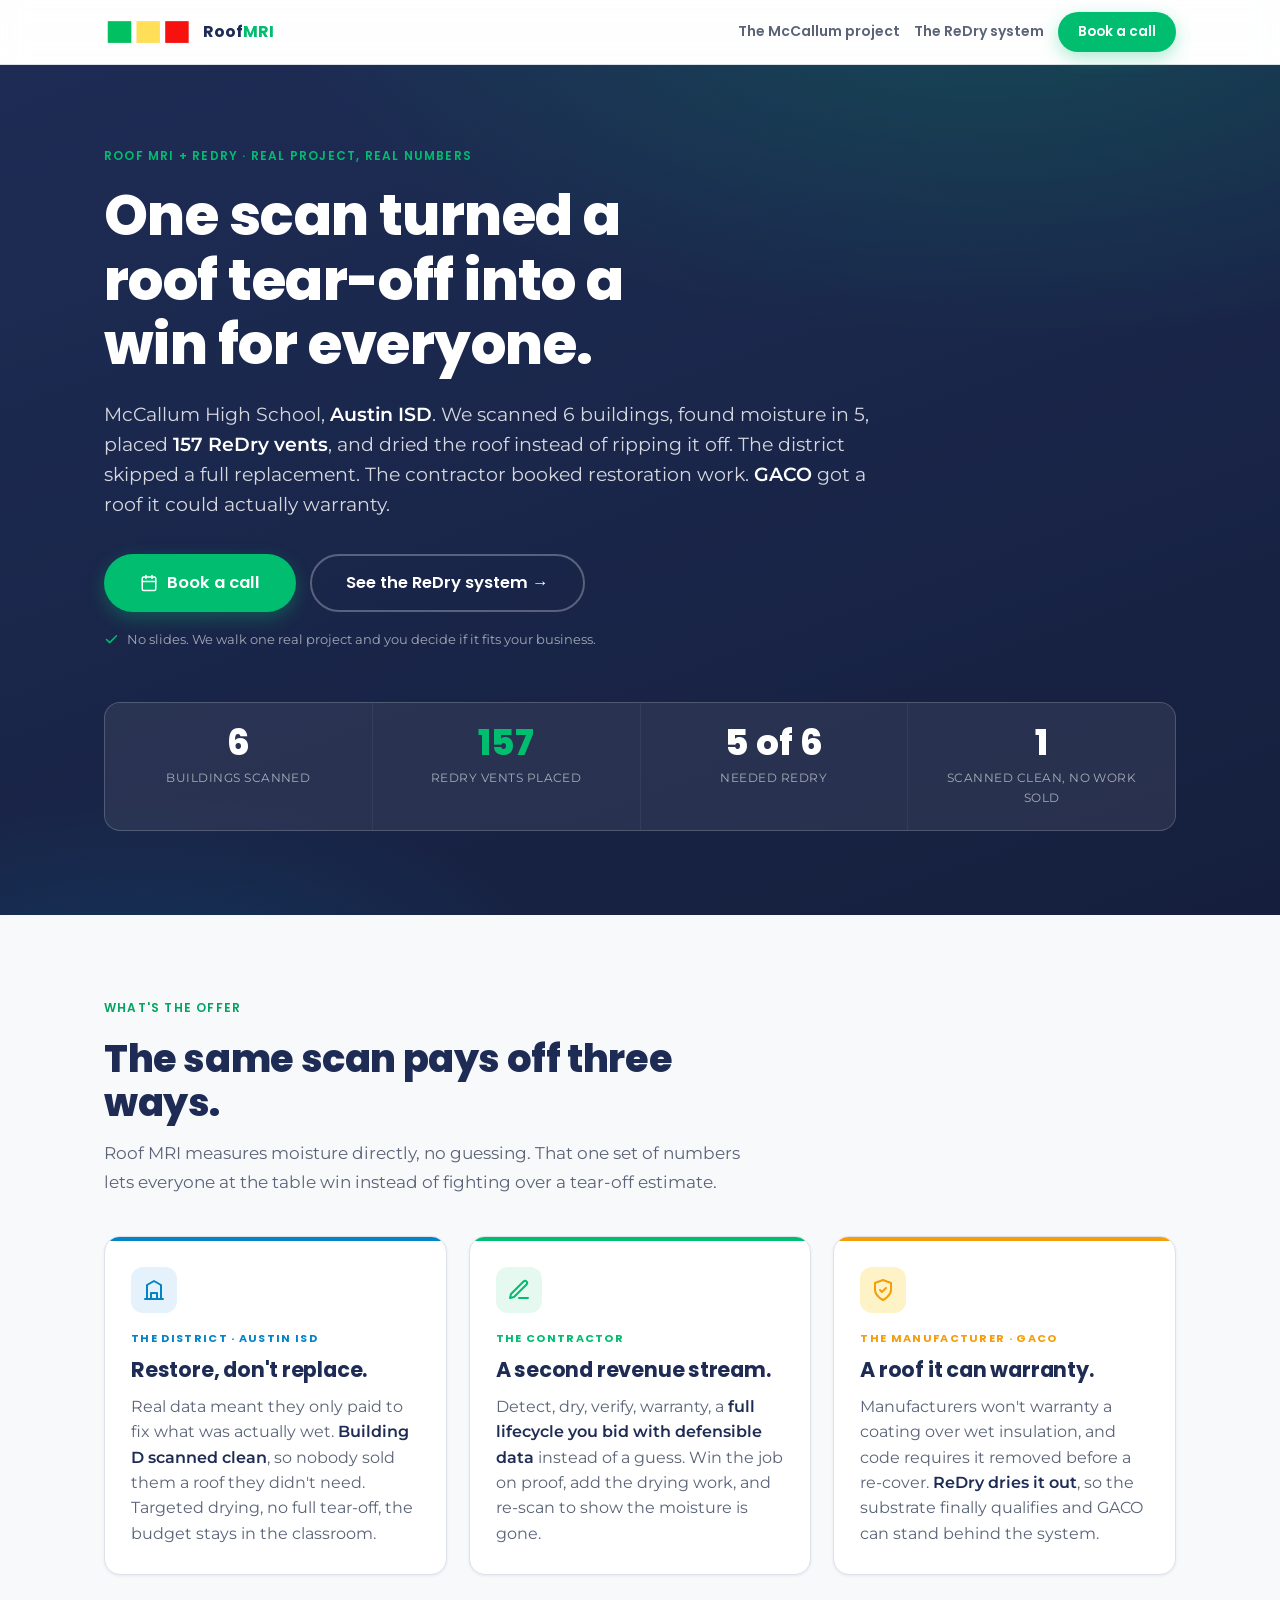
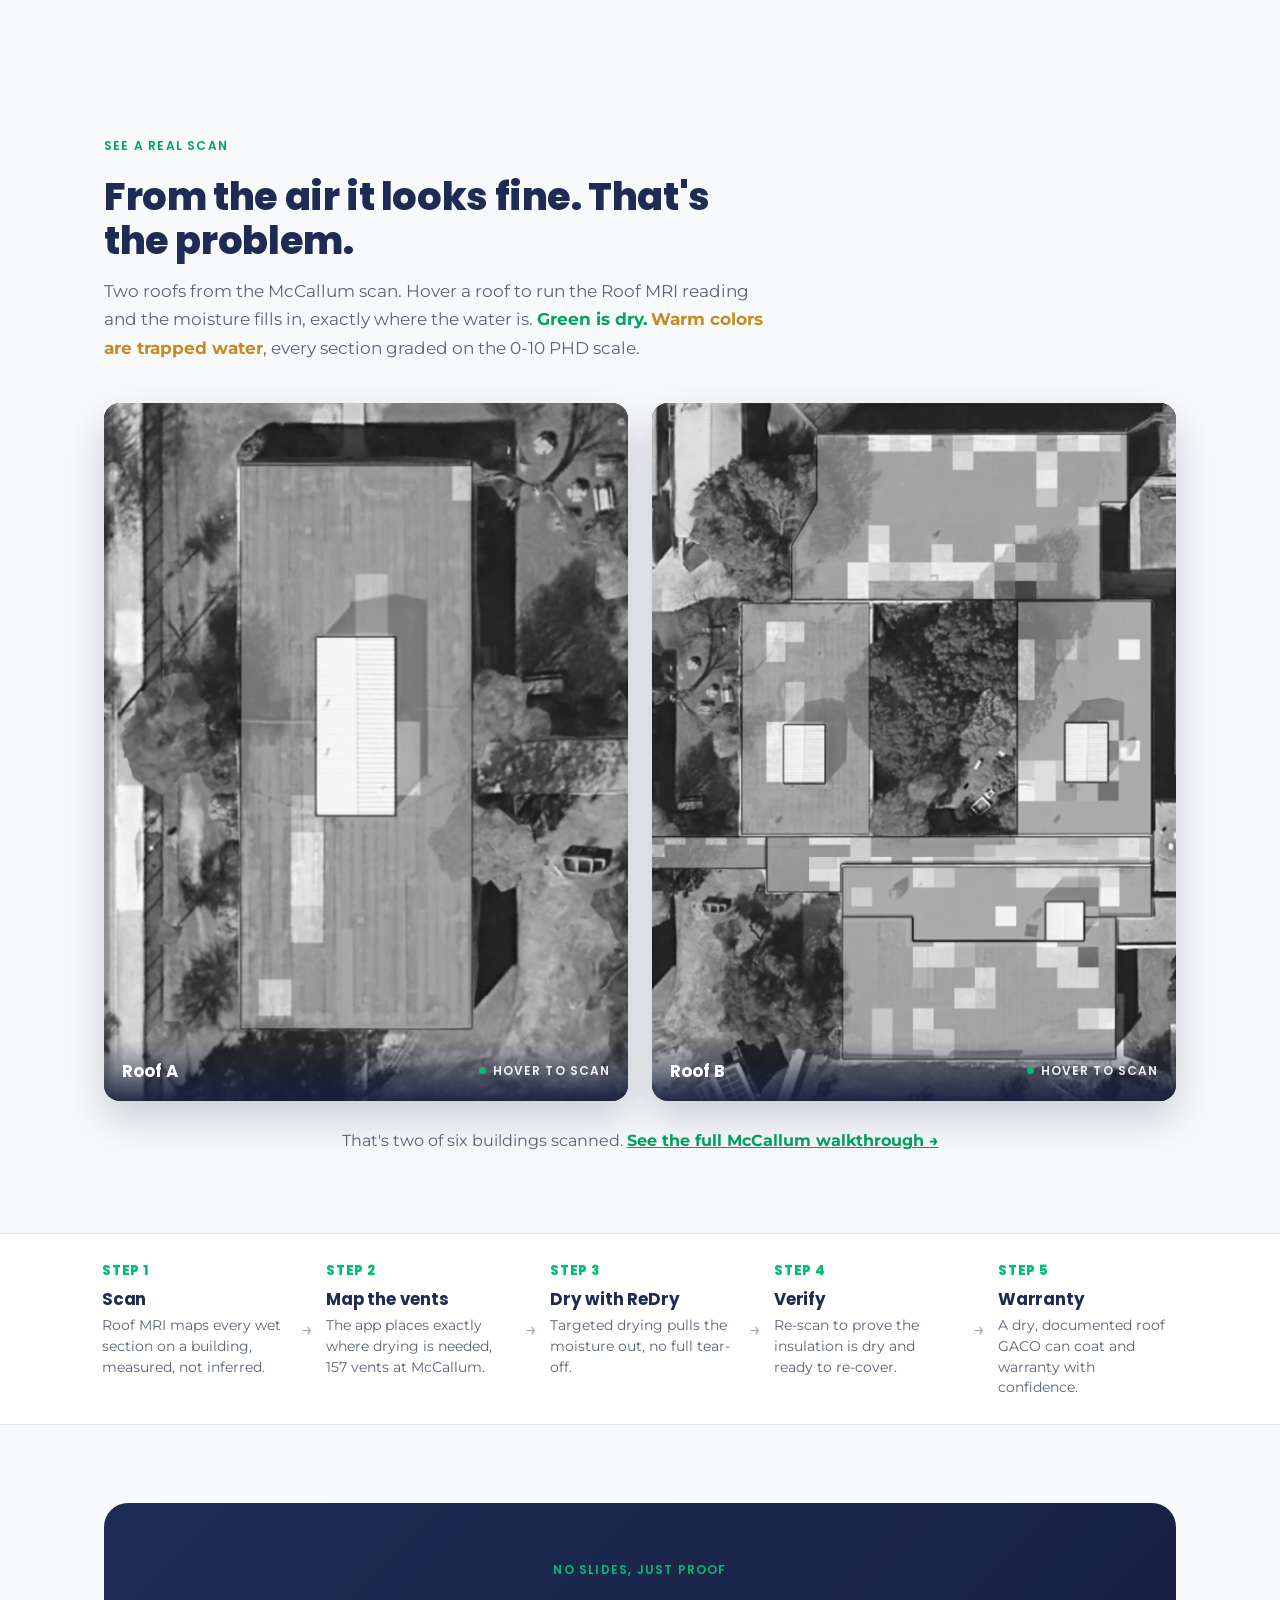
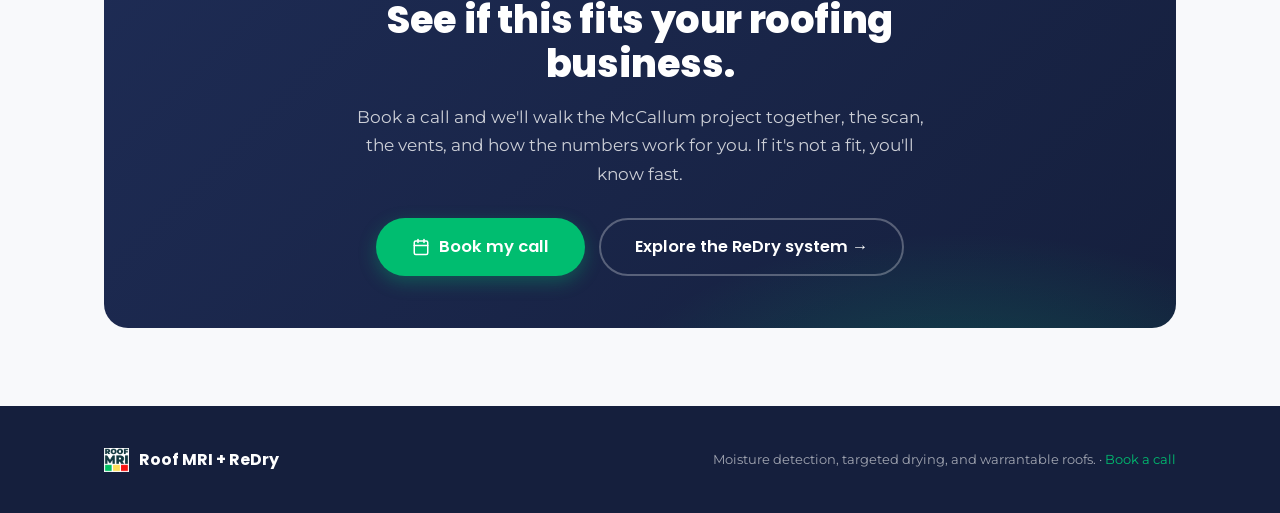
==== index.html @ 640e433b "Add hover-reveal scan on homepage; un-gate case study minus the bid - Homepage "See a real scan" sec" ====
<!DOCTYPE html>
<html lang="en">
<head>
<meta charset="UTF-8">
<meta name="viewport" content="width=device-width, initial-scale=1.0">
<title>Roof MRI + ReDry · What's the Offer</title>
<meta name="description" content="One scan at McCallum HS (Austin ISD) turned a roof tear-off into a win for the district, the contractor, and GACO. See how, then book a call.">
<link rel="icon" type="image/png" href="images/logo-icon.png">
<meta property="og:title" content="Roof MRI + ReDry, Real project, real numbers">
<meta property="og:description" content="McCallum HS, Austin ISD: 6 buildings scanned, 157 ReDry vents placed, one tear-off avoided. Book a call.">
<meta property="og:type" content="website">
<link href="https://fonts.googleapis.com/css2?family=Montserrat:wght@400;500;600;700&family=Poppins:wght@600;700;800;900&display=swap" rel="stylesheet">
<link rel="stylesheet" href="styles.css">
</head>
<body>

<!-- NAV -->
<header class="nav">
  <div class="wrap">
    <a class="nav-logo" href="index.html">
      <img src="images/logo-icon.png" alt="Roof MRI">
      <b>Roof<span>MRI</span></b>
    </a>
    <nav class="nav-actions">
      <a class="nav-link hide-sm" href="case-study.html">The McCallum project</a>
      <a class="nav-link hide-sm" href="redry.html">The ReDry system</a>
      <a class="btn btn-primary btn-sm" href="https://calendly.com/adam-re-dry/google-meet-roof-mri-consultation" target="_blank" rel="noopener">Book a call</a>
    </nav>
  </div>
</header>

<!-- HERO -->
<section class="hero">
  <div class="wrap">
    <span class="eyebrow">Roof MRI + ReDry · Real project, real numbers</span>
    <h1>One scan turned a roof tear-off into a win for everyone.</h1>
    <p class="hero-sub">
      McCallum High School, <strong>Austin ISD</strong>. We scanned 6 buildings, found moisture in 5,
      placed <strong>157 ReDry vents</strong>, and dried the roof instead of ripping it off.
      The district skipped a full replacement. The contractor booked restoration work.
      <strong>GACO</strong> got a roof it could actually warranty.
    </p>
    <div class="hero-cta">
      <a class="btn btn-primary btn-lg" href="https://calendly.com/adam-re-dry/google-meet-roof-mri-consultation" target="_blank" rel="noopener">
        <svg viewBox="0 0 24 24" fill="none" stroke="currentColor" stroke-width="2" stroke-linecap="round" stroke-linejoin="round"><rect x="3" y="4" width="18" height="18" rx="2"/><line x1="16" y1="2" x2="16" y2="6"/><line x1="8" y1="2" x2="8" y2="6"/><line x1="3" y1="10" x2="21" y2="10"/></svg>
        Book a call
      </a>
      <a class="btn btn-on-dark btn-lg" href="redry.html">See the ReDry system →</a>
    </div>
    <p class="hero-note">
      <svg viewBox="0 0 24 24" fill="none" stroke="currentColor" stroke-width="2.4" stroke-linecap="round" stroke-linejoin="round"><polyline points="20 6 9 17 4 12"/></svg>
      No slides. We walk one real project and you decide if it fits your business.
    </p>

    <!-- STAT STRIP -->
    <div class="stat-strip">
      <div class="stat"><b>6</b><span>Buildings scanned</span></div>
      <div class="stat"><b class="g">157</b><span>ReDry vents placed</span></div>
      <div class="stat"><b>5&nbsp;of&nbsp;6</b><span>Needed ReDry</span></div>
      <div class="stat"><b>1</b><span>Scanned clean, no work sold</span></div>
    </div>
  </div>
</section>

<!-- THE OFFER: three-party win -->
<section class="section">
  <div class="wrap">
    <div class="section-head">
      <span class="eyebrow" style="color:var(--green-dark)">What's the offer</span>
      <h2>The same scan pays off three ways.</h2>
      <p>Roof MRI measures moisture directly, no guessing. That one set of numbers lets everyone at the table win instead of fighting over a tear-off estimate.</p>
    </div>

    <div class="offer-grid">
      <!-- District -->
      <article class="offer-card district">
        <div class="offer-icon">
          <svg viewBox="0 0 24 24" fill="none" stroke="currentColor" stroke-width="2" stroke-linecap="round" stroke-linejoin="round"><path d="M3 21h18"/><path d="M5 21V7l7-4 7 4v14"/><path d="M9 21v-6h6v6"/></svg>
        </div>
        <div class="who">The District · Austin ISD</div>
        <h3>Restore, don't replace.</h3>
        <p>Real data meant they only paid to fix what was actually wet. <strong>Building D scanned clean</strong>, so nobody sold them a roof they didn't need. Targeted drying, no full tear-off, the budget stays in the classroom.</p>
      </article>

      <!-- Contractor -->
      <article class="offer-card contractor">
        <div class="offer-icon">
          <svg viewBox="0 0 24 24" fill="none" stroke="currentColor" stroke-width="2" stroke-linecap="round" stroke-linejoin="round"><path d="M12 20h9"/><path d="M16.5 3.5a2.12 2.12 0 0 1 3 3L7 19l-4 1 1-4Z"/></svg>
        </div>
        <div class="who">The Contractor</div>
        <h3>A second revenue stream.</h3>
        <p>Detect, dry, verify, warranty, a <strong>full lifecycle you bid with defensible data</strong> instead of a guess. Win the job on proof, add the drying work, and re-scan to show the moisture is gone.</p>
      </article>

      <!-- Manufacturer / GACO -->
      <article class="offer-card gaco">
        <div class="offer-icon">
          <svg viewBox="0 0 24 24" fill="none" stroke="currentColor" stroke-width="2" stroke-linecap="round" stroke-linejoin="round"><path d="M12 22s8-4 8-10V5l-8-3-8 3v7c0 6 8 10 8 10Z"/><polyline points="9 12 11 14 15 10"/></svg>
        </div>
        <div class="who">The Manufacturer · GACO</div>
        <h3>A roof it can warranty.</h3>
        <p>Manufacturers won't warranty a coating over wet insulation, and code requires it removed before a re-cover. <strong>ReDry dries it out</strong>, so the substrate finally qualifies and GACO can stand behind the system.</p>
      </article>
    </div>
  </div>
</section>

<!-- SEE A SCAN: hover-reveal of two McCallum grids -->
<section class="section scan-section" id="see-the-scan">
  <div class="wrap">
    <div class="section-head">
      <span class="eyebrow" style="color:var(--green-dark)">See a real scan</span>
      <h2>From the air it looks fine. That's the problem.</h2>
      <p>Two roofs from the McCallum scan. Hover a roof to run the Roof MRI reading and the moisture fills in, exactly where the water is. <strong style="color:var(--green-dark)">Green is dry.</strong> <strong style="color:#c68a1e">Warm colors are trapped water</strong>, every section graded on the 0-10 PHD scale.</p>
    </div>

    <div class="scan-reveal-grid">
      <figure class="scan-reveal" tabindex="0" aria-label="Roof A. Hover or tap to reveal the moisture scan.">
        <img class="sr-gray" src="images/mccallum/filled-A.jpg" alt="Aerial view of a McCallum school building roof before scanning" loading="lazy">
        <img class="sr-color" src="images/mccallum/filled-A.jpg" alt="The same roof with the Roof MRI moisture heatmap revealed, green dry areas and yellow wet zones" loading="lazy" aria-hidden="true">
        <span class="sr-scanline" aria-hidden="true"></span>
        <figcaption><span class="sr-label">Roof A</span><span class="sr-hint"><span class="sr-dot"></span>Hover to scan</span></figcaption>
      </figure>
      <figure class="scan-reveal" tabindex="0" aria-label="Roof B. Hover or tap to reveal the moisture scan.">
        <img class="sr-gray" src="images/mccallum/filled-B.jpg" alt="Aerial view of a second McCallum school building roof before scanning" loading="lazy">
        <img class="sr-color" src="images/mccallum/filled-B.jpg" alt="The same roof with the Roof MRI moisture heatmap revealed, green dry areas and yellow wet zones" loading="lazy" aria-hidden="true">
        <span class="sr-scanline" aria-hidden="true"></span>
        <figcaption><span class="sr-label">Roof B</span><span class="sr-hint"><span class="sr-dot"></span>Hover to scan</span></figcaption>
      </figure>
    </div>

    <p class="scan-foot">That's two of six buildings scanned.
      <a href="case-study.html">See the full McCallum walkthrough &rarr;</a></p>
  </div>
</section>

<!-- LIFECYCLE FLOW -->
<section class="flow">
  <div class="wrap" style="padding:0">
    <div class="flow-steps">
      <div class="flow-step"><div class="n">STEP 1</div><h4>Scan</h4><p>Roof MRI maps every wet section on a building, measured, not inferred.</p></div>
      <div class="flow-step"><div class="n">STEP 2</div><h4>Map the vents</h4><p>The app places exactly where drying is needed, 157 vents at McCallum.</p></div>
      <div class="flow-step"><div class="n">STEP 3</div><h4>Dry with ReDry</h4><p>Targeted drying pulls the moisture out, no full tear-off.</p></div>
      <div class="flow-step"><div class="n">STEP 4</div><h4>Verify</h4><p>Re-scan to prove the insulation is dry and ready to re-cover.</p></div>
      <div class="flow-step"><div class="n">STEP 5</div><h4>Warranty</h4><p>A dry, documented roof GACO can coat and warranty with confidence.</p></div>
    </div>
  </div>
</section>

<!-- CTA BAND -->
<section class="section">
  <div class="wrap">
    <div class="cta-band">
      <span class="eyebrow" style="color:var(--green)">No slides, just proof</span>
      <h2>See if this fits your roofing business.</h2>
      <p>Book a call and we'll walk the McCallum project together, the scan, the vents, and how the numbers work for you. If it's not a fit, you'll know fast.</p>
      <div class="btns">
        <a class="btn btn-primary btn-lg" href="https://calendly.com/adam-re-dry/google-meet-roof-mri-consultation" target="_blank" rel="noopener">
          <svg viewBox="0 0 24 24" fill="none" stroke="currentColor" stroke-width="2" stroke-linecap="round" stroke-linejoin="round"><rect x="3" y="4" width="18" height="18" rx="2"/><line x1="16" y1="2" x2="16" y2="6"/><line x1="8" y1="2" x2="8" y2="6"/><line x1="3" y1="10" x2="21" y2="10"/></svg>
          Book my call
        </a>
        <a class="btn btn-on-dark btn-lg" href="redry.html">Explore the ReDry system →</a>
      </div>
    </div>
  </div>
</section>

<!-- FOOTER -->
<footer class="footer">
  <div class="wrap">
    <div class="footer-logo">
      <img src="images/logo-light.png" alt="Roof MRI" onerror="this.src='images/logo-icon.png'">
      <b>Roof MRI + ReDry</b>
    </div>
    <small>Moisture detection, targeted drying, and warrantable roofs. · <a href="https://calendly.com/adam-re-dry/google-meet-roof-mri-consultation" target="_blank" rel="noopener">Book a call</a></small>
  </div>
</footer>

</body>
</html>
---- styles.css ----
/* =========================================================================
   Roof MRI · Sales Tools, shared design system
   Colors + type are the source of truth carried over verbatim from the
   Roof MRI training deck (roof-mri-training-presentation-pro) and the
   proposal frontend (roof-mri-backend). Do not invent new brand colors.
   ========================================================================= */
*,*::before,*::after{box-sizing:border-box;margin:0;padding:0}
:root{
  --green:#00bd70;--green-dark:#00a35f;--green-light:#e6f9f0;
  --navy:#1e2c55;--navy-light:#2a3d6e;--navy-dark:#151f3d;
  --white:#ffffff;--gray-50:#f8f9fb;--gray-100:#f0f2f5;--gray-200:#dde1e8;
  --gray-400:#9ba3b5;--gray-600:#5a6377;--gray-800:#2d3344;
  --red-500:#EF4444;--red-100:#FEE2E2;--amber-500:#F59E0B;--amber-100:#FEF3C7;
  --blue-500:#0284C7;
  --shadow-sm:0 1px 3px rgba(30,44,85,.08);
  --shadow-md:0 4px 12px rgba(30,44,85,.1);
  --shadow-lg:0 8px 30px rgba(30,44,85,.12);
  --shadow-xl:0 20px 60px rgba(21,31,61,.18);
  --radius:8px;--radius-lg:16px;--radius-xl:24px;
  --maxw:1120px;
}
html{scroll-behavior:smooth}
body{
  font-family:'Montserrat',sans-serif;font-size:16px;line-height:1.7;
  background:var(--gray-50);color:var(--gray-800);-webkit-font-smoothing:antialiased;
}
img{max-width:100%;display:block}
a{color:inherit}
h1,h2,h3,h4{font-family:'Poppins',sans-serif;line-height:1.15;color:var(--navy);letter-spacing:-.01em}
.accent{color:var(--green)}
.wrap{width:100%;max-width:var(--maxw);margin:0 auto;padding:0 24px}

/* ---- Buttons: one primary action wins on every screen ------------------ */
.btn{display:inline-flex;align-items:center;justify-content:center;gap:9px;
  font-family:'Poppins',sans-serif;font-size:15px;font-weight:600;line-height:1;
  padding:15px 26px;border-radius:999px;border:2px solid transparent;cursor:pointer;
  text-decoration:none;transition:transform .18s ease,box-shadow .18s ease,background .18s ease,border-color .18s ease;white-space:nowrap}
.btn svg{width:18px;height:18px}
.btn-primary{background:var(--green);color:#fff;box-shadow:0 6px 18px rgba(0,189,112,.32)}
.btn-primary:hover{background:var(--green-dark);transform:translateY(-2px);box-shadow:0 10px 26px rgba(0,189,112,.4)}
.btn-secondary{background:var(--navy);color:#fff}
.btn-secondary:hover{background:var(--navy-light);transform:translateY(-2px)}
.btn-ghost{background:transparent;color:var(--navy);border-color:var(--gray-200)}
.btn-ghost:hover{border-color:var(--green);color:var(--green-dark);transform:translateY(-2px)}
.btn-on-dark{background:transparent;color:#fff;border-color:rgba(255,255,255,.28)}
.btn-on-dark:hover{border-color:#fff;background:rgba(255,255,255,.08);transform:translateY(-2px)}
.btn-sm{padding:11px 18px;font-size:13.5px}
.btn-lg{padding:18px 34px;font-size:16.5px}

/* ---- Sticky nav -------------------------------------------------------- */
.nav{position:sticky;top:0;z-index:50;background:rgba(255,255,255,.86);
  backdrop-filter:saturate(180%) blur(12px);border-bottom:1px solid var(--gray-200)}
.nav .wrap{display:flex;align-items:center;justify-content:space-between;height:64px}
.nav-logo{display:flex;align-items:center;gap:10px;text-decoration:none}
.nav-logo img{height:28px;width:auto}
.nav-logo b{font-family:'Poppins',sans-serif;font-weight:700;font-size:16px;color:var(--navy)}
.nav-logo span{color:var(--green)}
.nav-actions{display:flex;align-items:center;gap:14px}
.nav-link{font-family:'Poppins',sans-serif;font-weight:600;font-size:14px;color:var(--gray-600);text-decoration:none;transition:color .18s ease}
.nav-link:hover{color:var(--navy)}

/* ---- Eyebrow / pillar tag (from deck) ---------------------------------- */
.eyebrow{display:inline-block;font-family:'Poppins',sans-serif;font-size:.75rem;font-weight:600;
  letter-spacing:.1em;text-transform:uppercase;color:var(--green);margin-bottom:18px}
.eyebrow.on-dark{color:var(--green)}
.pillar-tag{display:inline-block;font-family:'Poppins',sans-serif;font-size:.75rem;font-weight:600;
  letter-spacing:.1em;text-transform:uppercase;color:var(--blue-500);margin-bottom:14px}

/* =========================================================================
   TEASER (index.html), the cold-call "what's the offer" leave-behind
   ========================================================================= */
.hero{position:relative;overflow:hidden;color:#fff;
  background:radial-gradient(1200px 600px at 78% -10%,rgba(0,189,112,.22),transparent 60%),
             linear-gradient(160deg,var(--navy) 0%,var(--navy-dark) 100%)}
.hero::after{content:"";position:absolute;inset:0;pointer-events:none;
  background:radial-gradient(700px 340px at 12% 110%,rgba(2,132,199,.18),transparent 60%)}
.hero .wrap{position:relative;z-index:1;padding-top:76px;padding-bottom:84px}
.hero h1{color:#fff;font-size:clamp(2rem,4.6vw,3.5rem);font-weight:800;max-width:16ch}
.hero .eyebrow{color:var(--green)}
.hero-sub{margin-top:22px;max-width:60ch;font-size:clamp(1rem,1.5vw,1.18rem);line-height:1.6;color:rgba(255,255,255,.82)}
.hero-sub strong{color:#fff;font-weight:600}
.hero-cta{display:flex;flex-wrap:wrap;gap:14px;margin-top:34px}
.hero-note{margin-top:16px;font-size:13px;color:rgba(255,255,255,.6);display:flex;align-items:center;gap:8px}
.hero-note svg{width:15px;height:15px;color:var(--green)}
/* stat strip */
.stat-strip{display:grid;grid-template-columns:repeat(4,1fr);gap:1px;margin-top:52px;
  background:rgba(255,255,255,.12);border:1px solid rgba(255,255,255,.14);border-radius:var(--radius-lg);overflow:hidden}
.stat{background:rgba(21,31,61,.35);padding:22px 20px;text-align:center}
.stat b{display:block;font-family:'Poppins',sans-serif;font-weight:800;font-size:clamp(1.6rem,3vw,2.2rem);color:#fff;line-height:1}
.stat span{display:block;margin-top:7px;font-size:12px;letter-spacing:.04em;text-transform:uppercase;color:rgba(255,255,255,.6)}
.stat b.g{color:var(--green)}

/* section shell */
.section{padding:78px 0}
.section-head{max-width:60ch;margin-bottom:40px}
.section-head h2{font-size:clamp(1.6rem,3vw,2.4rem);font-weight:800}
.section-head p{margin-top:14px;color:var(--gray-600);font-size:1.05rem}

/* three-party offer cards */
.offer-grid{display:grid;grid-template-columns:repeat(3,1fr);gap:22px}
.offer-card{position:relative;background:#fff;border:1px solid var(--gray-200);border-radius:var(--radius-lg);
  padding:30px 26px 28px;box-shadow:var(--shadow-sm);transition:transform .2s ease,box-shadow .2s ease;overflow:hidden}
.offer-card:hover{transform:translateY(-4px);box-shadow:var(--shadow-lg)}
.offer-card::before{content:"";position:absolute;top:0;left:0;right:0;height:4px;background:var(--accent,var(--green))}
.offer-card .who{font-family:'Poppins',sans-serif;font-size:11px;font-weight:700;letter-spacing:.12em;text-transform:uppercase;color:var(--accent,var(--green))}
.offer-card h3{margin:10px 0 12px;font-size:1.3rem;font-weight:700}
.offer-card p{color:var(--gray-600);font-size:.98rem;line-height:1.62}
.offer-card p strong{color:var(--navy);font-weight:600}
.offer-icon{width:46px;height:46px;border-radius:12px;display:flex;align-items:center;justify-content:center;
  background:var(--accent-soft,var(--green-light));color:var(--accent,var(--green));margin-bottom:16px}
.offer-icon svg{width:24px;height:24px}
.offer-card.district{--accent:var(--blue-500);--accent-soft:#e6f2fb}
.offer-card.contractor{--accent:var(--green);--accent-soft:var(--green-light)}
.offer-card.gaco{--accent:var(--amber-500);--accent-soft:var(--amber-100)}

/* See-a-scan: hover-reveal moisture over two real roofs */
.scan-reveal-grid{display:grid;grid-template-columns:1fr 1fr;gap:24px}
.scan-reveal{position:relative;margin:0;aspect-ratio:3/4;border-radius:var(--radius-lg);overflow:hidden;
  background:var(--navy-dark);box-shadow:0 18px 42px rgba(21,31,61,.20);cursor:crosshair;outline:none;
  -webkit-tap-highlight-color:transparent}
.scan-reveal:focus-visible{box-shadow:0 0 0 3px var(--green),0 18px 42px rgba(21,31,61,.20)}
.scan-reveal img{position:absolute;inset:0;width:100%;height:100%;object-fit:cover;object-position:center;display:block}
.scan-reveal .sr-gray{filter:grayscale(1) brightness(1.07) contrast(.93)}
.scan-reveal .sr-color{clip-path:inset(0 0 100% 0);transition:clip-path .75s cubic-bezier(.4,0,.2,1)}
.scan-reveal:hover .sr-color,.scan-reveal:focus-visible .sr-color,.scan-reveal.revealed .sr-color{clip-path:inset(0 0 0 0)}
.sr-scanline{position:absolute;left:0;right:0;top:0;height:3px;z-index:3;pointer-events:none;opacity:0;
  background:linear-gradient(90deg,transparent,var(--green),transparent);box-shadow:0 0 16px 3px rgba(0,189,112,.65)}
.scan-reveal:hover .sr-scanline,.scan-reveal:focus-visible .sr-scanline,.scan-reveal.revealed .sr-scanline{animation:scanSweep .75s cubic-bezier(.4,0,.2,1) forwards}
@keyframes scanSweep{0%{opacity:1;top:0}88%{opacity:1}100%{opacity:0;top:100%}}
.scan-reveal figcaption{position:absolute;left:0;right:0;bottom:0;z-index:4;display:flex;justify-content:space-between;align-items:center;
  padding:16px 18px;color:#fff;font-family:'Poppins',sans-serif;
  background:linear-gradient(to top,rgba(21,31,61,.92),rgba(21,31,61,.35) 62%,transparent)}
.sr-label{font-weight:700;font-size:1.05rem}
.sr-hint{display:inline-flex;align-items:center;gap:7px;font-size:12px;font-weight:600;text-transform:uppercase;letter-spacing:.09em;color:rgba(255,255,255,.92);transition:opacity .3s}
.scan-reveal:hover .sr-hint,.scan-reveal.revealed .sr-hint{opacity:0}
.sr-dot{width:7px;height:7px;border-radius:50%;background:var(--green);animation:srPulse 1.8s infinite}
@keyframes srPulse{0%{box-shadow:0 0 0 0 rgba(0,189,112,.6)}70%{box-shadow:0 0 0 8px rgba(0,189,112,0)}100%{box-shadow:0 0 0 0 rgba(0,189,112,0)}}
.scan-foot{margin-top:26px;text-align:center;color:var(--gray-600);font-size:1.02rem}
.scan-foot a{color:var(--green-dark);font-weight:700;white-space:nowrap}
@media(max-width:640px){.scan-reveal-grid{grid-template-columns:1fr;gap:18px}.scan-reveal{max-width:420px;margin:0 auto}}
@media(prefers-reduced-motion:reduce){.scan-reveal .sr-color{transition:none}.sr-scanline{display:none}.sr-dot{animation:none}}

/* lifecycle flow */
.flow{background:#fff;border-top:1px solid var(--gray-200);border-bottom:1px solid var(--gray-200)}
.flow-steps{display:flex;flex-wrap:wrap;align-items:stretch;gap:0}
.flow-step{flex:1 1 0;min-width:150px;padding:26px 22px;position:relative}
.flow-step:not(:last-child)::after{content:"→";position:absolute;right:-9px;top:50%;transform:translateY(-50%);
  color:var(--gray-400);font-size:20px;z-index:1}
.flow-step .n{font-family:'Poppins',sans-serif;font-weight:800;font-size:13px;color:var(--green);letter-spacing:.06em}
.flow-step h4{margin:8px 0 6px;font-size:1.05rem;font-weight:700}
.flow-step p{font-size:.86rem;color:var(--gray-600);line-height:1.5}

/* CTA band */
.cta-band{background:linear-gradient(135deg,var(--navy) 0%,var(--navy-dark) 100%);color:#fff;border-radius:var(--radius-xl);
  padding:52px clamp(26px,5vw,60px);text-align:center;position:relative;overflow:hidden}
.cta-band::before{content:"";position:absolute;inset:0;
  background:radial-gradient(600px 300px at 80% 120%,rgba(0,189,112,.25),transparent 60%)}
.cta-band>*{position:relative;z-index:1}
.cta-band h2{color:#fff;font-size:clamp(1.6rem,3vw,2.4rem);font-weight:800;max-width:22ch;margin:0 auto}
.cta-band p{margin:16px auto 0;max-width:52ch;color:rgba(255,255,255,.78);font-size:1.05rem}
.cta-band .btns{display:flex;flex-wrap:wrap;gap:14px;justify-content:center;margin-top:30px}

/* footer */
.footer{background:var(--navy-dark);color:rgba(255,255,255,.6);padding:40px 0}
.footer .wrap{display:flex;flex-wrap:wrap;align-items:center;justify-content:space-between;gap:16px}
.footer-logo{display:flex;align-items:center;gap:10px}
.footer-logo img{height:24px}
.footer-logo b{font-family:'Poppins',sans-serif;color:#fff;font-weight:700}
.footer a{color:var(--green);text-decoration:none}
.footer small{font-size:12.5px}

/* =========================================================================
   CASE STUDY (case-study.html), recreation of deck slide 28 (McCallum HS)
   Component CSS carried over from the deck, adapted from fixed-viewport
   slide to a normal scrolling page.
   ========================================================================= */
.case-page{padding:44px 0 30px}
.case-head h1{font-size:clamp(1.7rem,3.4vw,2.6rem);font-weight:800}
.mccallum-meta{display:flex;gap:10px;flex-wrap:wrap;font-family:'Poppins',sans-serif;font-size:13px;color:var(--gray-600);margin:14px 0 6px;align-items:center}
.mccallum-meta strong{color:var(--navy);font-weight:700}
.mccallum-meta .dot{color:var(--gray-400);margin:0 2px}
.case-hint{font-size:13px;color:var(--gray-400);margin-bottom:22px}
.case-hint kbd{font-family:'Poppins',sans-serif;font-size:11px;font-weight:700;background:var(--gray-100);border:1px solid var(--gray-200);border-radius:5px;padding:2px 7px;color:var(--gray-600)}

.comp-wrap{width:100%}
.comp-tabs{display:flex;flex-wrap:wrap;gap:4px;background:var(--white);border:1px solid var(--gray-200);border-radius:999px;padding:4px;box-shadow:var(--shadow-sm);margin-bottom:24px}
.comp-tab{display:inline-flex;align-items:center;gap:8px;padding:10px 18px;border:none;background:transparent;border-radius:999px;font-family:'Poppins',sans-serif;font-size:13px;font-weight:600;color:var(--gray-600);cursor:pointer;transition:all .25s ease;white-space:nowrap}
.comp-tab:hover{color:var(--navy)}
.comp-tab.active{background:var(--navy);color:#fff;box-shadow:0 2px 8px rgba(30,44,85,.25)}
.comp-tab-icon{display:inline-flex;align-items:center;justify-content:center;width:22px;height:22px;border-radius:50%;background:var(--gray-100);font-size:12px;font-weight:700;transition:all .25s ease}
.comp-tab.active .comp-tab-icon{background:rgba(255,255,255,.2);color:#fff}
.comp-tab-key{margin-left:4px;font-size:10px;font-weight:700;padding:2px 6px;border-radius:4px;background:var(--gray-100);color:var(--gray-400)}
.comp-tab.active .comp-tab-key{background:rgba(255,255,255,.2);color:rgba(255,255,255,.8)}
.comp-view{position:relative;min-height:360px}
.comp-panel{position:absolute;top:0;left:0;right:0;opacity:0;transform:translateY(8px);pointer-events:none;transition:opacity .3s ease,transform .3s ease}
.comp-panel.active{opacity:1;transform:translateY(0);pointer-events:all;position:relative}
/* pointer-events doesn't cascade: an inactive panel's children that set their
   own pointer-events:all (e.g. .install-slide.active) would still intercept
   clicks on the active panel, since every panel stacks at the same top-left.
   Force it off for the whole inactive subtree (ported from the deck fix). */
.comp-panel:not(.active),
.comp-panel:not(.active) *{pointer-events:none!important}

.case-hero{width:100%;border-radius:var(--radius-lg);overflow:hidden;box-shadow:var(--shadow-md);background:var(--gray-100)}
.case-hero img{width:100%;height:auto;aspect-ratio:16/10;object-fit:cover;object-position:center}
.case-caption-strip{display:flex;align-items:center;justify-content:space-between;gap:16px;padding:12px 18px;margin-top:12px;background:var(--white);border:1px solid var(--gray-200);border-radius:var(--radius);font-family:'Poppins',sans-serif;font-size:13px;color:var(--gray-600);flex-wrap:wrap}
.case-caption-strip strong{color:var(--navy);font-weight:700}
.case-stats{display:flex;gap:18px;flex-wrap:wrap;font-size:12px}
.case-stats span strong{font-size:15px;color:var(--green-dark);font-weight:800;display:inline-block;margin-right:4px}
.case-link-btn{display:inline-flex;align-items:center;gap:5px;padding:9px 15px;background:var(--green);color:#fff!important;border-radius:8px;font-family:'Poppins',sans-serif;font-size:12px;font-weight:600;text-decoration:none;transition:all .2s ease;white-space:nowrap}
.case-link-btn:hover{background:var(--green-dark);transform:translateY(-1px);box-shadow:0 4px 12px rgba(0,189,112,.3)}
.case-legend{display:flex;gap:4px;align-items:center;font-size:10px;font-weight:700}
.case-legend .lg{padding:3px 9px;border-radius:4px;color:#fff;letter-spacing:.03em;text-transform:uppercase}
.case-legend .lg-green{background:var(--green)}
.case-legend .lg-yellow{background:#EAB308}
.case-legend .lg-orange{background:#F97316}
.case-legend .lg-red{background:var(--red-500)}

.bldg-chips{display:flex;gap:6px;margin-bottom:12px;flex-wrap:wrap}
.bldg-chip{position:relative;min-width:44px;height:44px;padding:0 14px;border:2px solid var(--gray-200);background:#fff;border-radius:10px;font-family:'Poppins',sans-serif;font-size:15px;font-weight:800;color:var(--gray-600);cursor:pointer;transition:all .2s ease;display:inline-flex;align-items:center;justify-content:center;gap:6px}
.bldg-chip:hover{border-color:var(--green);color:var(--green-dark);transform:translateY(-1px)}
.bldg-chip.active{background:var(--navy);color:#fff;border-color:var(--navy);box-shadow:0 2px 8px rgba(30,44,85,.25)}
.bldg-chip.muted{opacity:.55}
.bldg-chip.muted.active{opacity:1;background:var(--green);border-color:var(--green)}
.bldg-chip .chip-sub{font-size:11px;font-weight:700;opacity:.7;margin-left:-2px}
.bldg-chip.active .chip-sub{opacity:.95}
.bldg-canvas{position:relative;width:100%;height:clamp(320px,52vh,520px);border-radius:var(--radius-lg);overflow:hidden;background:var(--gray-100);box-shadow:var(--shadow-md);display:flex;align-items:center;justify-content:center}
.bldg-img{position:absolute;inset:0;width:100%;height:100%;object-fit:contain;background:var(--gray-100);opacity:0;transition:opacity .3s ease;padding:12px}
.bldg-img.active{opacity:1}
.bldg-clean{position:absolute;inset:0;display:none;flex-direction:column;align-items:center;justify-content:center;padding:40px;text-align:center;background:linear-gradient(135deg,var(--green-light),var(--white))}
.bldg-clean.active{display:flex}
.bldg-clean .clean-check{width:84px;height:84px;border-radius:50%;background:var(--green);color:#fff;display:flex;align-items:center;justify-content:center;font-size:44px;font-weight:800;margin-bottom:20px;box-shadow:0 8px 24px rgba(0,189,112,.35)}
.bldg-clean h3{font-size:22px;margin-bottom:8px;color:var(--navy)}
.bldg-clean p{font-size:14px;line-height:1.6;color:var(--gray-600);max-width:420px}
.bldg-clean p strong{color:var(--navy)}

.bid-embed{width:100%;height:clamp(360px,64vh,640px);border-radius:var(--radius-lg);overflow:hidden;box-shadow:var(--shadow-md);background:var(--gray-100);position:relative}
.bid-embed iframe{width:100%;height:100%;border:none;display:block;background:var(--gray-100)}

.install-carousel{position:relative;width:100%;max-width:920px;margin:0 auto;height:clamp(360px,62vh,640px);border-radius:var(--radius-lg);overflow:hidden;background:#0a0a0a;box-shadow:var(--shadow-md)}
.install-slide{position:absolute;inset:0;margin:0;opacity:0;transform:scale(1.02);transition:opacity .45s ease,transform .45s ease;pointer-events:none}
.install-slide.active{opacity:1;transform:scale(1);pointer-events:all}
.install-slide img{width:100%;height:100%;object-fit:contain;object-position:center;background:#0a0a0a}
.install-slide figcaption{position:absolute;left:0;right:0;bottom:0;padding:40px 24px 18px;background:linear-gradient(to top,rgba(0,0,0,.85) 0%,rgba(0,0,0,.55) 55%,transparent 100%);color:#fff;font-family:'Poppins',sans-serif;font-size:13px;font-weight:500;display:flex;align-items:center;gap:10px;pointer-events:none}
.install-slide .ic-n{display:inline-flex;align-items:center;justify-content:center;width:24px;height:24px;border-radius:50%;background:var(--green);color:#fff;font-weight:800;font-size:12px;flex-shrink:0}
.install-arrow{position:absolute;top:50%;transform:translateY(-50%);width:44px;height:44px;border-radius:50%;background:rgba(255,255,255,.9);border:none;color:var(--navy);cursor:pointer;display:flex;align-items:center;justify-content:center;transition:all .2s ease;z-index:2;backdrop-filter:blur(6px)}
.install-arrow:hover{background:#fff;transform:translateY(-50%) scale(1.05);box-shadow:0 6px 20px rgba(0,0,0,.3)}
.install-prev{left:16px}.install-next{right:16px}
.install-dots{position:absolute;bottom:12px;left:50%;transform:translateX(-50%);display:flex;gap:8px;z-index:2;background:rgba(0,0,0,.35);padding:6px 10px;border-radius:999px;backdrop-filter:blur(6px)}
.install-dot{width:8px;height:8px;border-radius:50%;border:none;background:rgba(255,255,255,.4);cursor:pointer;padding:0;transition:all .2s ease}
.install-dot:hover{background:rgba(255,255,255,.7)}
.install-dot.active{background:#fff;width:24px;border-radius:4px}

/* ---- Next step: the proposal software (the close) ---------------------- */
.nextstep{margin-top:20px;background:linear-gradient(135deg,var(--navy) 0%,var(--navy-dark) 100%);color:#fff;border-radius:var(--radius-xl);padding:clamp(30px,4vw,52px);position:relative;overflow:hidden}
.nextstep::before{content:"";position:absolute;inset:0;background:radial-gradient(620px 320px at 88% -10%,rgba(0,189,112,.22),transparent 60%)}
.nextstep>*{position:relative;z-index:1}
.nextstep .eyebrow{color:var(--green)}
.nextstep h2{color:#fff;font-size:clamp(1.5rem,2.8vw,2.2rem);font-weight:800;max-width:24ch}
.nextstep p.lead{margin-top:14px;max-width:58ch;color:rgba(255,255,255,.8);font-size:1.05rem}
.tier-grid{display:grid;grid-template-columns:repeat(3,1fr);gap:16px;margin:30px 0 6px}
.tier{background:rgba(255,255,255,.06);border:1px solid rgba(255,255,255,.14);border-radius:var(--radius-lg);padding:22px 20px}
.tier.feature{background:rgba(0,189,112,.12);border-color:rgba(0,189,112,.5)}
.tier .t-name{font-family:'Poppins',sans-serif;font-weight:700;font-size:13px;letter-spacing:.06em;text-transform:uppercase;color:var(--green)}
.tier .t-price{font-family:'Poppins',sans-serif;font-weight:800;font-size:2rem;color:#fff;margin:8px 0 2px;line-height:1}
.tier .t-sub{font-size:12px;color:rgba(255,255,255,.6)}
.tier .t-desc{margin-top:12px;font-size:13px;color:rgba(255,255,255,.78);line-height:1.55}
.nextstep .btns{display:flex;flex-wrap:wrap;gap:14px;margin-top:26px}

/* =========================================================================
   Responsive
   ========================================================================= */
@media(max-width:900px){
  .offer-grid{grid-template-columns:1fr}
  .tier-grid{grid-template-columns:1fr}
  .stat-strip{grid-template-columns:repeat(2,1fr)}
  .flow-step:not(:last-child)::after{content:none}
  .flow-step{flex-basis:50%}
  .case-hero img{aspect-ratio:4/3}
  .bldg-canvas,.install-carousel{height:340px}
  .install-arrow{width:38px;height:38px}
  .install-prev{left:10px}.install-next{right:10px}
  .install-slide figcaption{font-size:12px;padding:20px 16px 14px}
  .bid-embed{height:74vh}
  .case-caption-strip{flex-direction:column;align-items:flex-start;gap:8px}
  .case-stats{gap:10px;font-size:11px}
  .mccallum-meta{font-size:11px;gap:6px}
  .bldg-chip{min-width:38px;height:40px;font-size:14px;padding:0 11px}
  .nav-link.hide-sm{display:none}
  .section{padding:56px 0}
  .hero .wrap{padding-top:52px;padding-bottom:60px}
}
@media(max-width:560px){
  .stat-strip{grid-template-columns:1fr 1fr}
  .comp-tab span.comp-tab-key{display:none}
  .comp-tab{padding:9px 13px}
  .btn{font-size:14px;padding:13px 20px}
}
/* =========================================================================
   ReDry technical page (redry.html), extends the same design system.
   Navy/green backbone (site cohesion) + ReDry orange as a secondary accent.
   ========================================================================= */
:root{
  --orange:#e79a44; --orange-dark:#c87f2a; --orange-soft:#fbeedb; /* ReDry brand golden-orange, from the logo */
  --blue:#1683c7; --blue-dark:#0f6aa3; --blue-deep:#124f78; --blue-900:#0d3f63; --blue-soft:#e6f2fb; /* the "beautiful blue", 3rd brand color */
}
/* ReDry page palette = blue + orange + green. Keep dark surfaces blue, not black. */
.redry .cta-band{background:
  radial-gradient(600px 320px at 82% 120%,rgba(231,154,68,.28),transparent 60%),
  linear-gradient(135deg,var(--blue-deep) 0%,var(--blue-900) 100%)}
.redry .footer{background:var(--blue-900)}
.install-diagram{margin:0 auto 34px;max-width:820px;background:#fff;border:1px solid var(--gray-200);
  border-radius:var(--radius-lg);padding:18px;box-shadow:var(--shadow-md)}
.install-diagram img{width:100%;height:auto;display:block;border-radius:8px}
.install-diagram figcaption{margin-top:12px;text-align:center;font-family:'Poppins',sans-serif;font-size:12.5px;font-weight:600;color:var(--gray-600)}
.install-diagram figcaption b{color:var(--blue-dark)}

/* Hero, technical / engineering feel */
.rd-hero{position:relative;overflow:hidden;color:#fff;
  background:radial-gradient(1100px 560px at 82% -10%,rgba(231,154,68,.28),transparent 60%),
             linear-gradient(160deg,var(--blue-deep) 0%,var(--blue-900) 100%)}
.rd-hero::after{content:"";position:absolute;inset:0;pointer-events:none;
  background:radial-gradient(680px 320px at 8% 115%,rgba(0,189,112,.16),transparent 60%)}
.rd-hero .wrap{position:relative;z-index:1;padding-top:72px;padding-bottom:76px}
.rd-hero h1{color:#fff;font-size:clamp(1.9rem,3.2vw,2.85rem);font-weight:800;text-transform:uppercase;line-height:1.08;letter-spacing:-.2px}
.rd-hero .eyebrow{color:var(--orange)}
.rd-hero-sub{margin-top:20px;max-width:62ch;font-size:clamp(1rem,1.5vw,1.16rem);line-height:1.6;color:rgba(255,255,255,.82)}
.rd-hero-sub strong{color:#fff;font-weight:600}
.rd-hero-cta{display:flex;flex-wrap:wrap;gap:14px;margin-top:32px}
/* Hero split, copy left, vent cutout right (falls back to full-width copy) */
.rd-hero-grid{display:grid;grid-template-columns:1.12fr .88fr;gap:44px;align-items:center}
.rd-hero-grid.no-art{grid-template-columns:1fr}
.rd-hero-copy{min-width:0}
.rd-hero-art{margin:0;display:flex;align-items:flex-end;justify-content:center}
.rd-hero-art img{max-width:100%;max-height:540px;filter:drop-shadow(0 26px 42px rgba(0,0,0,.5))}
.rd-trust{margin-top:18px;display:flex;align-items:center;gap:9px;font-family:'Poppins',sans-serif;font-size:13.5px;font-weight:600;color:rgba(255,255,255,.85)}
.rd-stars{color:#ffc53d;letter-spacing:2px;font-size:15px}
@media(max-width:820px){
  .rd-hero-grid{grid-template-columns:1fr;gap:22px}
  .rd-hero-art img{max-height:230px}
}
.btn-orange{background:var(--orange);color:#fff;box-shadow:0 6px 18px rgba(238,106,43,.32)}
.btn-orange:hover{background:var(--orange-dark);transform:translateY(-2px);box-shadow:0 10px 26px rgba(238,106,43,.4)}
.nav-logo .sub-brand{font-family:'Poppins',sans-serif;font-weight:700;font-size:16px;color:var(--navy)}
.nav-logo .sub-brand span{color:var(--orange)}

/* Spec strip (hero) */
/* Stat band the vent reflection passes behind (depth + connection to hero) */
.rd-spec-wrap{position:relative;margin-top:28px}
.rd-spec-strip{position:relative;z-index:1;display:grid;grid-template-columns:repeat(4,1fr);gap:1px;
  background:rgba(255,255,255,.10);border:1px solid rgba(255,255,255,.16);border-radius:var(--radius-lg);overflow:hidden;
  -webkit-backdrop-filter:blur(7px) saturate(1.12);backdrop-filter:blur(7px) saturate(1.12)}
.rd-spec-strip .stat{background:rgba(21,31,61,.30)}
.rd-spec-strip .stat b{color:#fff}
.rd-spec-strip .stat b.o{color:var(--orange)}

/* Two-column "what it is" with cutsheet */
.rd-split{display:grid;grid-template-columns:1.05fr .95fr;gap:44px;align-items:center}
.rd-split-media{border-radius:var(--radius-lg);overflow:hidden;box-shadow:var(--shadow-lg);background:var(--gray-100);border:1px solid var(--gray-200)}
.rd-split-media img{width:100%;height:auto;display:block}
.rd-split h2{font-size:clamp(1.5rem,2.8vw,2.2rem);font-weight:800}
.rd-split p{margin-top:14px;color:var(--gray-600);line-height:1.62}
.rd-split p strong{color:var(--navy);font-weight:600}
.rd-badges{display:flex;flex-wrap:wrap;gap:8px;margin-top:18px}
.rd-badge{display:inline-flex;align-items:center;gap:7px;background:var(--gray-100);border:1px solid var(--gray-200);
  border-radius:999px;padding:7px 14px;font-family:'Poppins',sans-serif;font-size:12.5px;font-weight:600;color:var(--navy)}
.rd-badge svg{width:15px;height:15px;color:var(--green-dark)}
/* Vent lineup, 10W / 20W / Powered */
.vent-types{display:grid;grid-template-columns:repeat(3,1fr);gap:14px}
.vent-type{background:#fff;border:1px solid var(--gray-200);border-radius:var(--radius-lg);padding:20px 22px;box-shadow:var(--shadow-sm);border-top:3px solid var(--orange)}
.vent-type .vt-w{font-family:'Poppins',sans-serif;font-weight:800;font-size:1.5rem;color:var(--orange-dark);line-height:1}
.vent-type h5{font-family:'Poppins',sans-serif;font-size:1rem;font-weight:700;color:var(--navy);margin:4px 0 7px}
.vent-type p{font-size:.9rem;color:var(--gray-600);line-height:1.55}
@media(max-width:700px){.vent-types{grid-template-columns:1fr}}

/* Spec cards grid */
.spec-grid{display:grid;grid-template-columns:repeat(4,1fr);gap:16px}
.spec-card{background:#fff;border:1px solid var(--gray-200);border-radius:var(--radius-lg);padding:22px 20px;box-shadow:var(--shadow-sm)}
.spec-card .sc-label{font-family:'Poppins',sans-serif;font-size:11px;font-weight:700;letter-spacing:.09em;text-transform:uppercase;color:var(--gray-400)}
.spec-card .sc-value{font-family:'Poppins',sans-serif;font-weight:800;font-size:1.7rem;color:var(--navy);line-height:1.05;margin-top:8px}
.spec-card .sc-value small{font-size:.9rem;font-weight:700;color:var(--gray-600)}
.spec-card .sc-note{margin-top:8px;font-size:12.5px;color:var(--gray-600);line-height:1.5}

/* How it works, numbered mechanism steps */
.mech{display:grid;grid-template-columns:repeat(4,1fr);gap:0}
.mech-step{padding:26px 22px;position:relative}
.mech-step:not(:last-child)::after{content:"";position:absolute;right:0;top:26px;bottom:26px;width:1px;background:var(--gray-200)}
.mech-step .n{width:34px;height:34px;border-radius:50%;background:var(--green-light);color:var(--green-dark);
  font-family:'Poppins',sans-serif;font-weight:800;display:flex;align-items:center;justify-content:center;font-size:14px}
.mech-step h4{margin:14px 0 7px;font-size:1.05rem;font-weight:700}
.mech-step p{font-size:.9rem;color:var(--gray-600);line-height:1.55}

/* Installation steps (from the spec) */
.install-wrap{display:grid;grid-template-columns:1.1fr .9fr;gap:40px;align-items:start}
.install-steps{counter-reset:instep;display:flex;flex-direction:column;gap:14px}
.install-step{position:relative;background:#fff;border:1px solid var(--gray-200);border-radius:var(--radius);padding:18px 20px 18px 62px;box-shadow:var(--shadow-sm)}
.install-step::before{counter-increment:instep;content:counter(instep);position:absolute;left:16px;top:16px;
  width:32px;height:32px;border-radius:9px;background:var(--blue);color:#fff;font-family:'Poppins',sans-serif;font-weight:800;
  display:flex;align-items:center;justify-content:center;font-size:15px}
.install-step h4{font-size:1rem;font-weight:700;margin-bottom:4px}
.install-step p{font-size:.9rem;color:var(--gray-600);line-height:1.55}
.install-step p code{font-family:ui-monospace,SFMono-Regular,Menlo,monospace;font-size:.82rem;background:var(--gray-100);
  border:1px solid var(--gray-200);border-radius:5px;padding:1px 6px;color:var(--navy)}
.install-aside{position:sticky;top:80px}
.install-card{background:linear-gradient(135deg,var(--white),var(--green-light));border:1px solid rgba(0,189,112,.28);
  border-radius:var(--radius-lg);padding:24px;box-shadow:var(--shadow-md)}
.install-card h4{font-size:1.05rem;margin-bottom:12px}
.install-card ul{list-style:none;display:flex;flex-direction:column;gap:9px}
.install-card li{display:flex;gap:9px;font-size:.9rem;color:var(--gray-800);line-height:1.45}
.install-card li svg{width:16px;height:16px;color:var(--green-dark);flex-shrink:0;margin-top:3px}
.install-card .spec-src{margin-top:14px;font-size:11.5px;color:var(--gray-400)}

/* Warranty / coating callout */
.warranty{background:linear-gradient(135deg,var(--blue-deep),var(--blue-900));color:#fff;border-radius:var(--radius-xl);padding:clamp(30px,4vw,50px);position:relative;overflow:hidden}
.warranty::before{content:"";position:absolute;inset:0;background:radial-gradient(600px 320px at 90% -20%,rgba(0,189,112,.2),transparent 60%)}
.warranty>*{position:relative;z-index:1}
.warranty .eyebrow{color:var(--green)}
.warranty h2{color:#fff;font-size:clamp(1.5rem,2.7vw,2.1rem);font-weight:800;max-width:26ch}
.warranty-cols{display:grid;grid-template-columns:repeat(3,1fr);gap:20px;margin-top:26px}
.warranty-col h4{color:#fff;font-size:1.02rem;margin-bottom:7px;display:flex;align-items:center;gap:8px}
.warranty-col p{color:rgba(255,255,255,.76);font-size:.92rem;line-height:1.55}
.warranty-col .wc-ic{width:26px;height:26px;border-radius:7px;background:rgba(0,189,112,.18);color:var(--green);display:inline-flex;align-items:center;justify-content:center}
.warranty-col .wc-ic svg{width:15px;height:15px}

/* ReDry footprint MAP */
.map-shell{position:relative;background:#fff;border:1px solid var(--gray-200);border-radius:var(--radius-xl);padding:16px;box-shadow:var(--shadow-md)}
.map-canvas{position:relative;width:100%}
.us-map{width:100%;height:auto;display:block;overflow:visible}
.us-map .state{fill:var(--gray-100);stroke:#fff;stroke-width:1;transition:fill .2s ease}
.us-map .state.active{fill:#e4eff9}
.us-map .canada-land{fill:#edf0f4;stroke:#fff;stroke-width:.8}
/* Small dots, high volume, the count is the story, not the dot size. */
.us-map .dot{stroke:#fff;stroke-width:.5;fill-opacity:.88;cursor:pointer;transition:r .12s ease}
.us-map .dot.mk-redry{fill:var(--orange)}
.us-map .dot.mk-mri{fill:var(--green)}
.us-map .dot.hot{stroke-width:1.4;r:5.2}
.us-map .dot:focus{outline:none}
.map-tip{position:absolute;transform:translate(-50%,-140%);background:var(--navy-dark);color:#fff;border-radius:8px;
  padding:7px 11px;font-family:'Poppins',sans-serif;font-size:12px;font-weight:600;white-space:nowrap;pointer-events:none;
  opacity:0;transition:opacity .15s ease;box-shadow:var(--shadow-lg);z-index:3}
.map-tip.on{opacity:1}
.map-tip b{display:block;font-weight:700}
.map-tip span{font-weight:600;font-size:10.5px}
.map-tip .tip-redry{color:var(--orange)}
.map-tip .tip-mri{color:var(--green)}
.map-fallback{padding:40px;text-align:center;color:var(--gray-600)}
.map-counts{display:flex;flex-wrap:wrap;gap:10px;justify-content:center;margin-top:14px}
.map-counts .lg{display:inline-flex;align-items:center;gap:7px;font-family:'Poppins',sans-serif;font-size:12.5px;font-weight:600;color:var(--gray-600);
  background:var(--gray-50);border:1px solid var(--gray-200);border-radius:999px;padding:7px 14px}
.map-counts .lg b{font-weight:800;color:var(--navy)}
.map-counts .lg::before{content:"";width:10px;height:10px;border-radius:50%}
.map-counts .lg-redry::before{background:var(--orange)}
.map-counts .lg-mri::before{background:var(--green)}
.map-counts .lg-total::before{background:var(--blue)}
.map-counts .lg b{font-size:16px}
.map-list{margin-top:26px;display:grid;grid-template-columns:1fr 1fr;gap:22px}
.loc-group h4{font-size:.82rem;letter-spacing:.08em;text-transform:uppercase;color:var(--gray-400);margin-bottom:10px}
.loc-chips{display:flex;flex-wrap:wrap;gap:8px}
.loc-chip{font-family:'Poppins',sans-serif;font-size:12.5px;font-weight:600;padding:6px 12px;border-radius:999px;border:1px solid var(--gray-200);color:var(--navy);background:#fff}
.loc-chip.loc-installed{border-color:rgba(0,189,112,.4);background:var(--green-light);color:var(--green-dark)}
.loc-chip.loc-bid{border-color:rgba(238,106,43,.4);background:var(--orange-soft);color:var(--orange-dark)}

/* Creative conversion band under the map (FOMO + one CTA) */
.map-punch{margin-top:28px;background:linear-gradient(135deg,var(--blue-deep),var(--blue-900));color:#fff;border-radius:var(--radius-xl);padding:clamp(30px,4vw,50px);text-align:center;position:relative;overflow:hidden}
.map-punch::before{content:"";position:absolute;inset:0;background:radial-gradient(620px 320px at 85% -20%,rgba(231,154,68,.28),transparent 60%)}
.map-punch>*{position:relative;z-index:1}
.mp-live{display:inline-flex;align-items:center;gap:9px;font-family:'Poppins',sans-serif;font-size:12px;font-weight:600;letter-spacing:.08em;text-transform:uppercase;color:rgba(255,255,255,.72);margin-bottom:16px}
.mp-dot{width:9px;height:9px;border-radius:50%;background:var(--green);animation:mpPulse 2s ease-out infinite}
@keyframes mpPulse{0%{box-shadow:0 0 0 0 rgba(0,189,112,.65)}70%{box-shadow:0 0 0 11px rgba(0,189,112,0)}100%{box-shadow:0 0 0 0 rgba(0,189,112,0)}}
.mp-head{color:#fff;font-size:clamp(1.6rem,3.2vw,2.4rem);font-weight:800;max-width:19ch;margin:0 auto}
.mp-sub{margin:16px auto 0;max-width:58ch;color:rgba(255,255,255,.82);font-size:1.05rem;line-height:1.6}
.map-punch .btn{margin-top:26px}

/* Lease process (customer-facing) */
.lease-grid{display:grid;grid-template-columns:repeat(2,1fr);gap:20px;margin-bottom:34px}
.lease-opt{background:#fff;border:1px solid var(--gray-200);border-radius:var(--radius-lg);padding:26px;box-shadow:var(--shadow-sm)}
.lease-opt.feature{border-color:rgba(238,106,43,.45);box-shadow:0 8px 24px rgba(238,106,43,.12)}
.lease-opt .lo-tag{font-family:'Poppins',sans-serif;font-size:11px;font-weight:700;letter-spacing:.09em;text-transform:uppercase;color:var(--orange)}
.lease-opt h4{font-size:1.2rem;font-weight:700;margin:8px 0 6px}
.lease-opt .lo-price{font-family:'Poppins',sans-serif;font-weight:800;font-size:1.6rem;color:var(--navy)}
.lease-opt .lo-price small{font-size:.85rem;font-weight:600;color:var(--gray-600)}
.lease-opt p{margin-top:10px;font-size:.92rem;color:var(--gray-600);line-height:1.55}
.lease-note{font-size:12.5px;color:var(--gray-400);margin-top:-16px;margin-bottom:30px}

/* Photo gallery */
.rd-gallery{display:grid;grid-template-columns:repeat(4,1fr);gap:12px}
.rd-gallery figure{position:relative;border-radius:var(--radius);overflow:hidden;background:var(--gray-100);aspect-ratio:4/3;box-shadow:var(--shadow-sm)}
.rd-gallery img{width:100%;height:100%;object-fit:cover;display:block;transition:transform .35s ease}
.rd-gallery figure:hover img{transform:scale(1.05)}
.rd-gallery figcaption{position:absolute;left:0;right:0;bottom:0;padding:22px 12px 9px;font-family:'Poppins',sans-serif;font-size:11.5px;font-weight:600;color:#fff;
  background:linear-gradient(to top,rgba(0,0,0,.8),transparent)}
.rd-gallery figure.tall{grid-row:span 2;aspect-ratio:auto}

@media(max-width:900px){
  .rd-split,.install-wrap{grid-template-columns:1fr;gap:26px}
  .install-aside{position:static}
  .spec-grid{grid-template-columns:1fr 1fr}
  .rd-spec-strip{grid-template-columns:1fr 1fr}
  .mech{grid-template-columns:1fr 1fr}
  .mech-step:not(:last-child)::after{content:none}
  .warranty-cols{grid-template-columns:1fr}
  .lease-grid,.map-list{grid-template-columns:1fr}
  .rd-gallery{grid-template-columns:1fr 1fr}
  .rd-hero .wrap{padding-top:48px;padding-bottom:56px}
}
@media(max-width:560px){
  .spec-grid,.rd-spec-strip,.mech,.rd-gallery{grid-template-columns:1fr}
}

@media(prefers-reduced-motion:reduce){
  *{transition:none!important;scroll-behavior:auto!important}
  .us-map .dot,.mp-dot{animation:none}
}
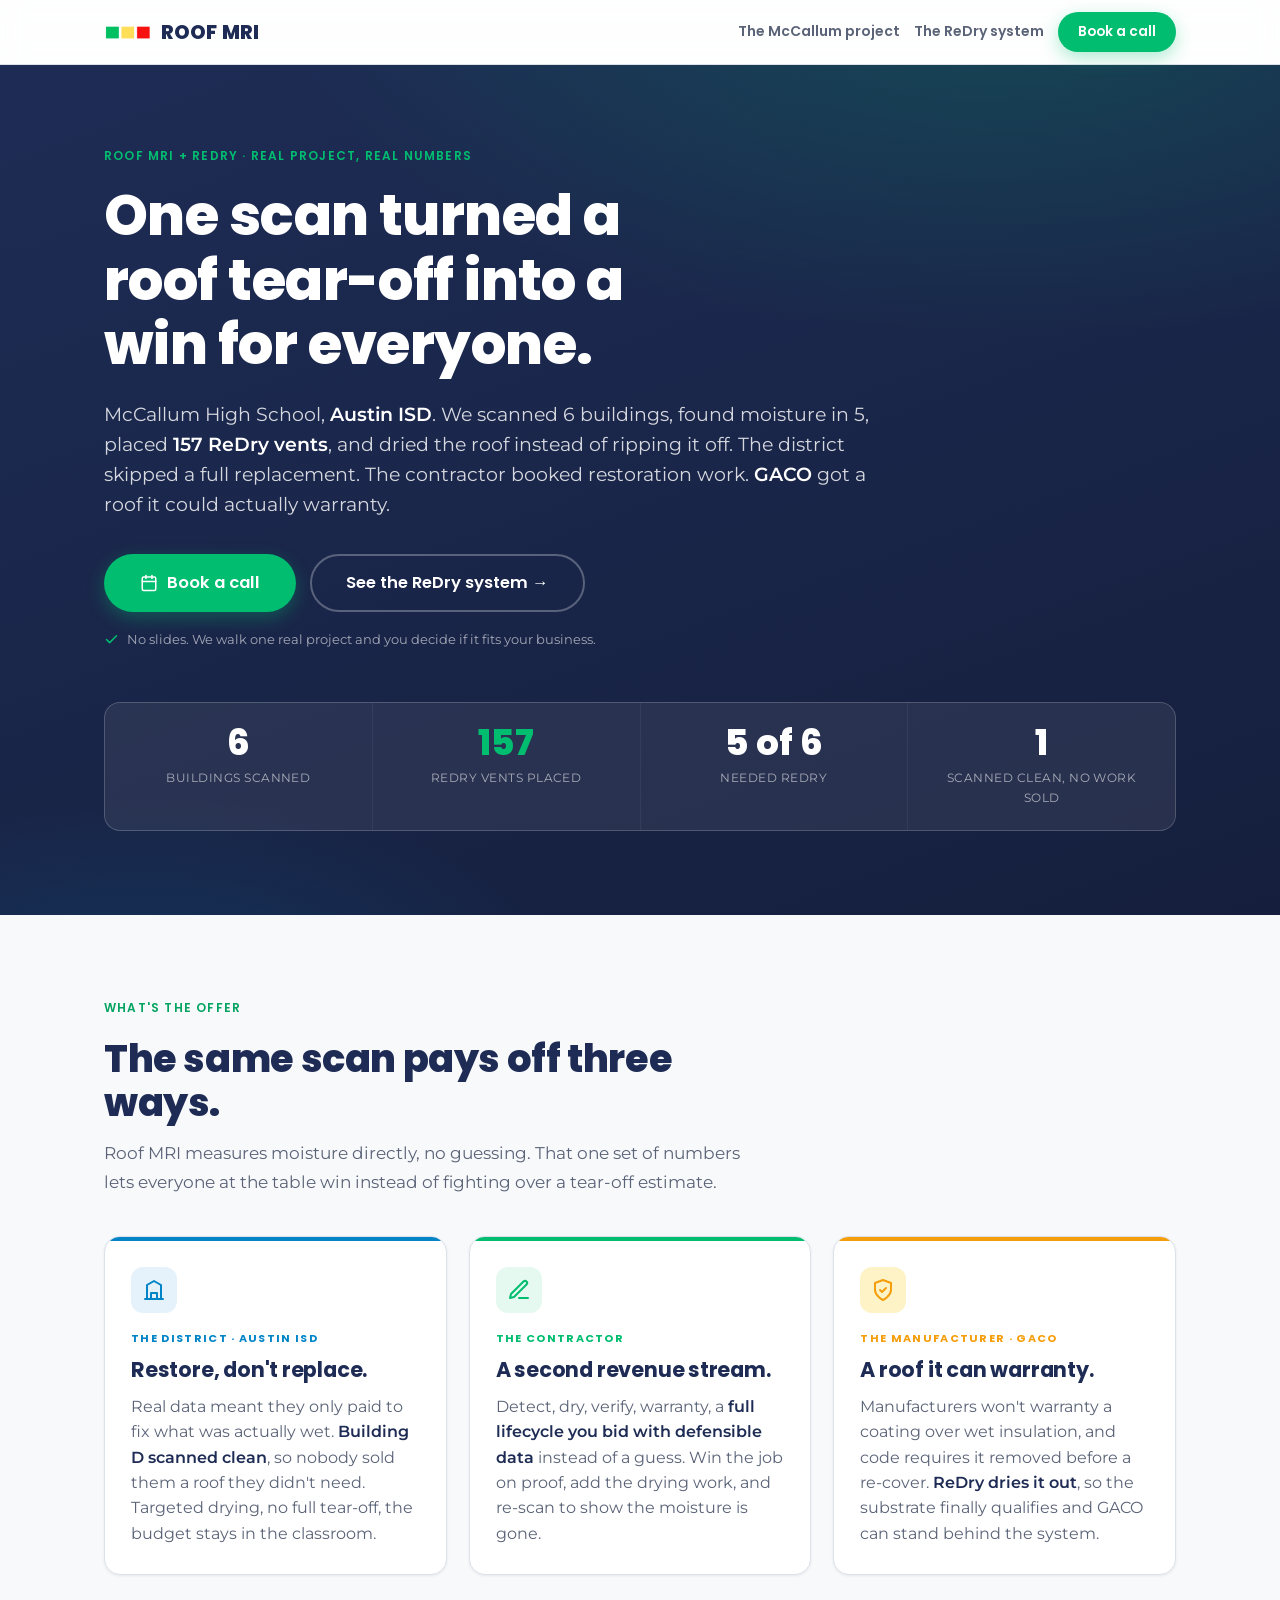
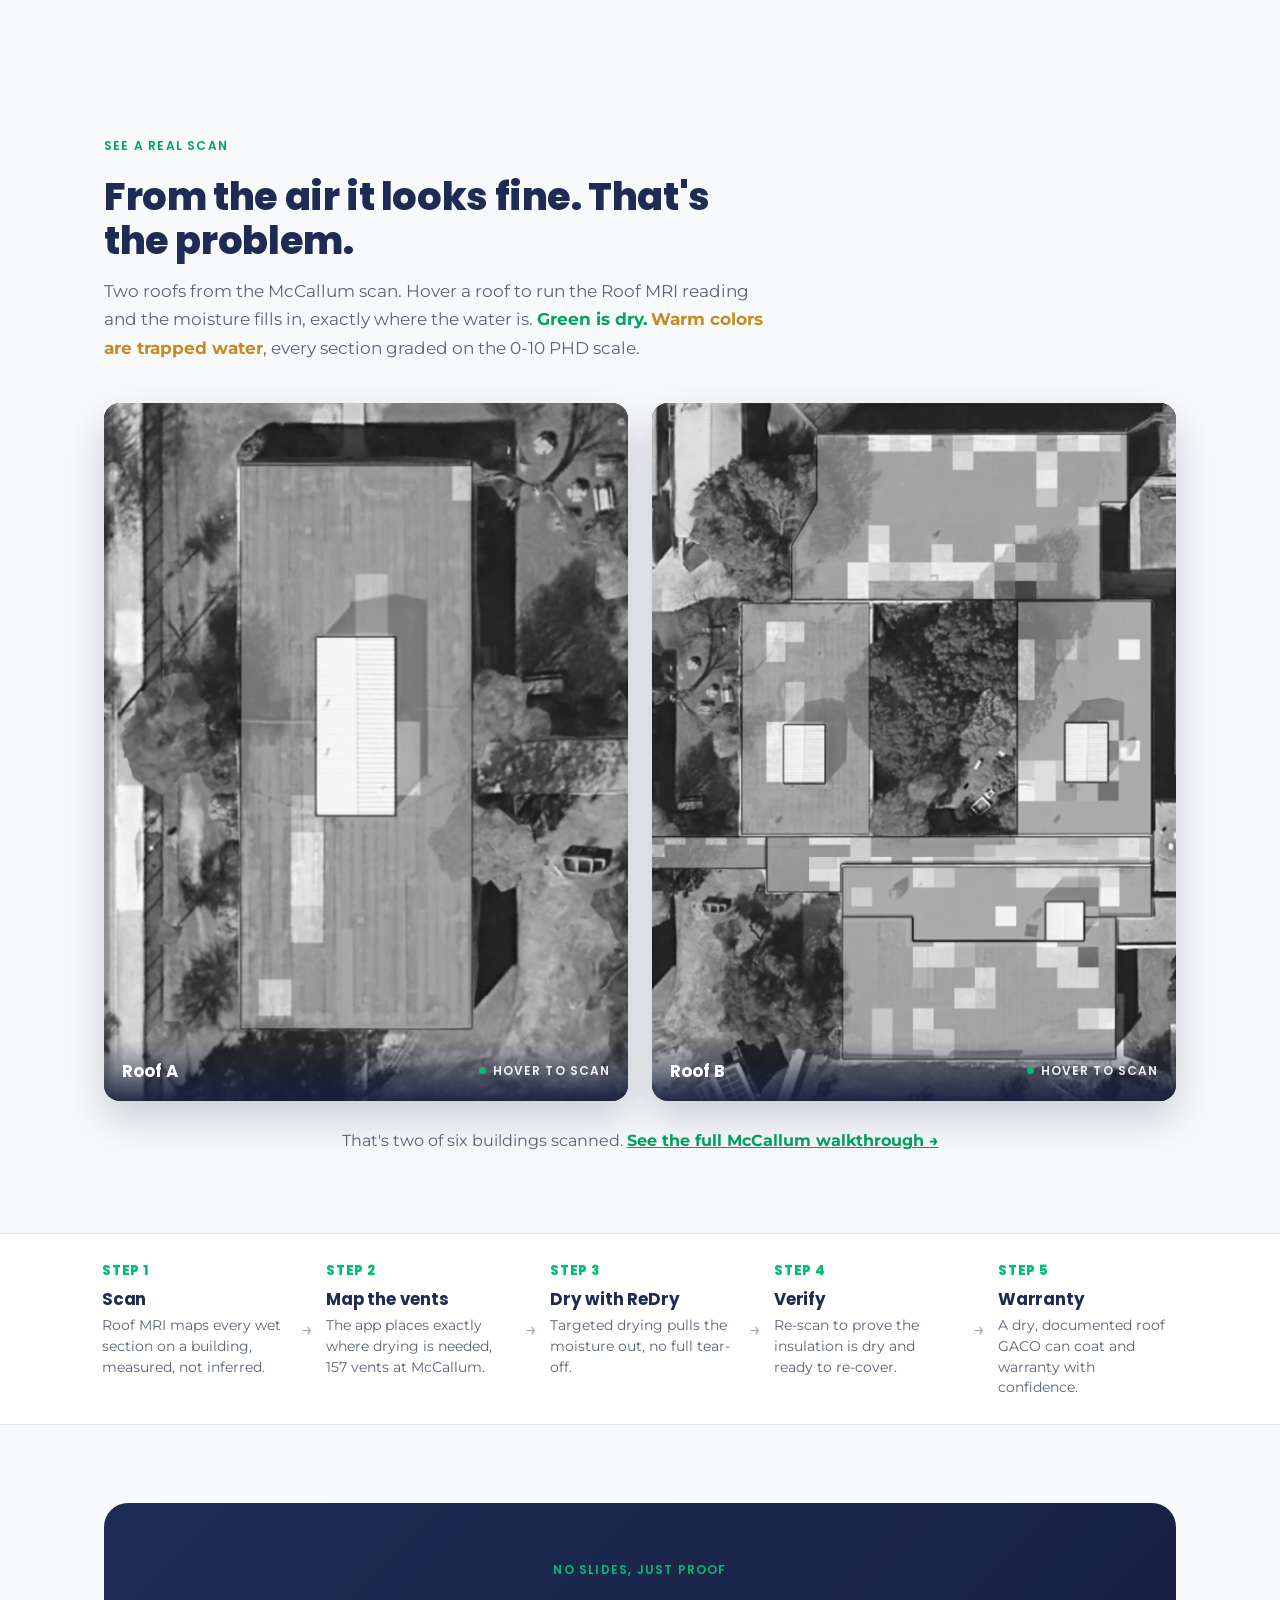
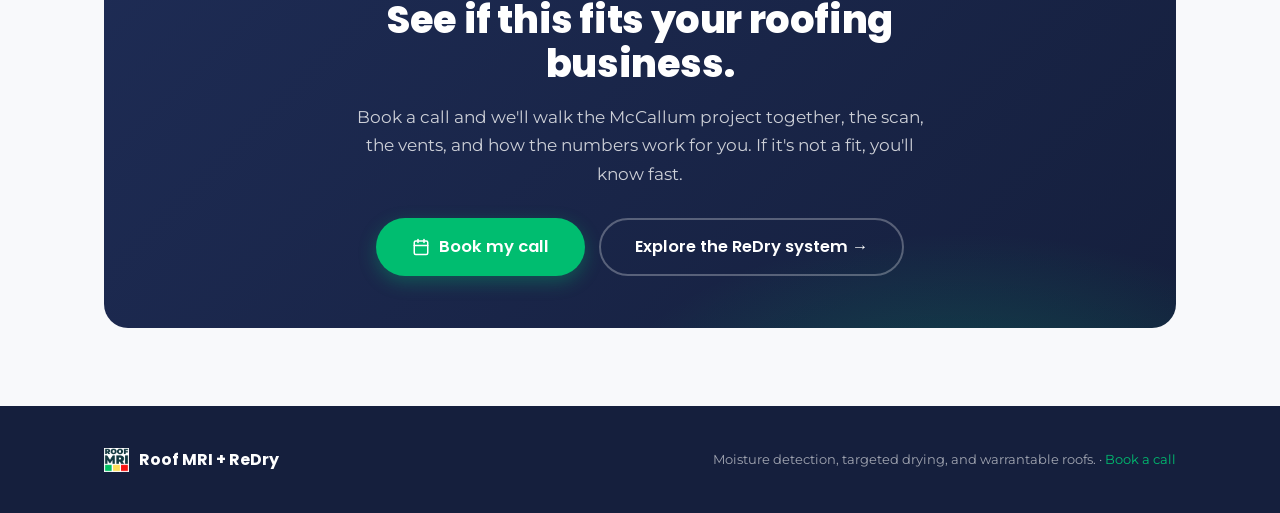
==== commit 718c4878: "Fix Roof MRI nav wordmark: uniform all-caps ROOF MRI Render the wordmark as "ROOF MRI" in Poppins Ex" ====
--- a/index.html
+++ b/index.html
@@ -18,8 +18,8 @@
 <header class="nav">
   <div class="wrap">
     <a class="nav-logo" href="index.html">
-      <img src="images/logo-icon.png" alt="Roof MRI">
-      <b>Roof<span>MRI</span></b>
+      <img src="images/logo-icon.png" alt="">
+      <b>ROOF MRI</b>
     </a>
     <nav class="nav-actions">
       <a class="nav-link hide-sm" href="case-study.html">The McCallum project</a>
--- a/styles.css
+++ b/styles.css
@@ -51,9 +51,9 @@
 .nav{position:sticky;top:0;z-index:50;background:rgba(255,255,255,.86);
   backdrop-filter:saturate(180%) blur(12px);border-bottom:1px solid var(--gray-200)}
 .nav .wrap{display:flex;align-items:center;justify-content:space-between;height:64px}
-.nav-logo{display:flex;align-items:center;gap:10px;text-decoration:none}
-.nav-logo img{height:28px;width:auto}
-.nav-logo b{font-family:'Poppins',sans-serif;font-weight:700;font-size:16px;color:var(--navy)}
+.nav-logo{display:flex;align-items:center;gap:9px;text-decoration:none}
+.nav-logo img{height:15px;width:auto}
+.nav-logo b{font-family:'Poppins',sans-serif;font-weight:800;font-size:20px;letter-spacing:.01em;line-height:1;color:var(--navy)}
 .nav-logo span{color:var(--green)}
 .nav-actions{display:flex;align-items:center;gap:14px}
 .nav-link{font-family:'Poppins',sans-serif;font-weight:600;font-size:14px;color:var(--gray-600);text-decoration:none;transition:color .18s ease}
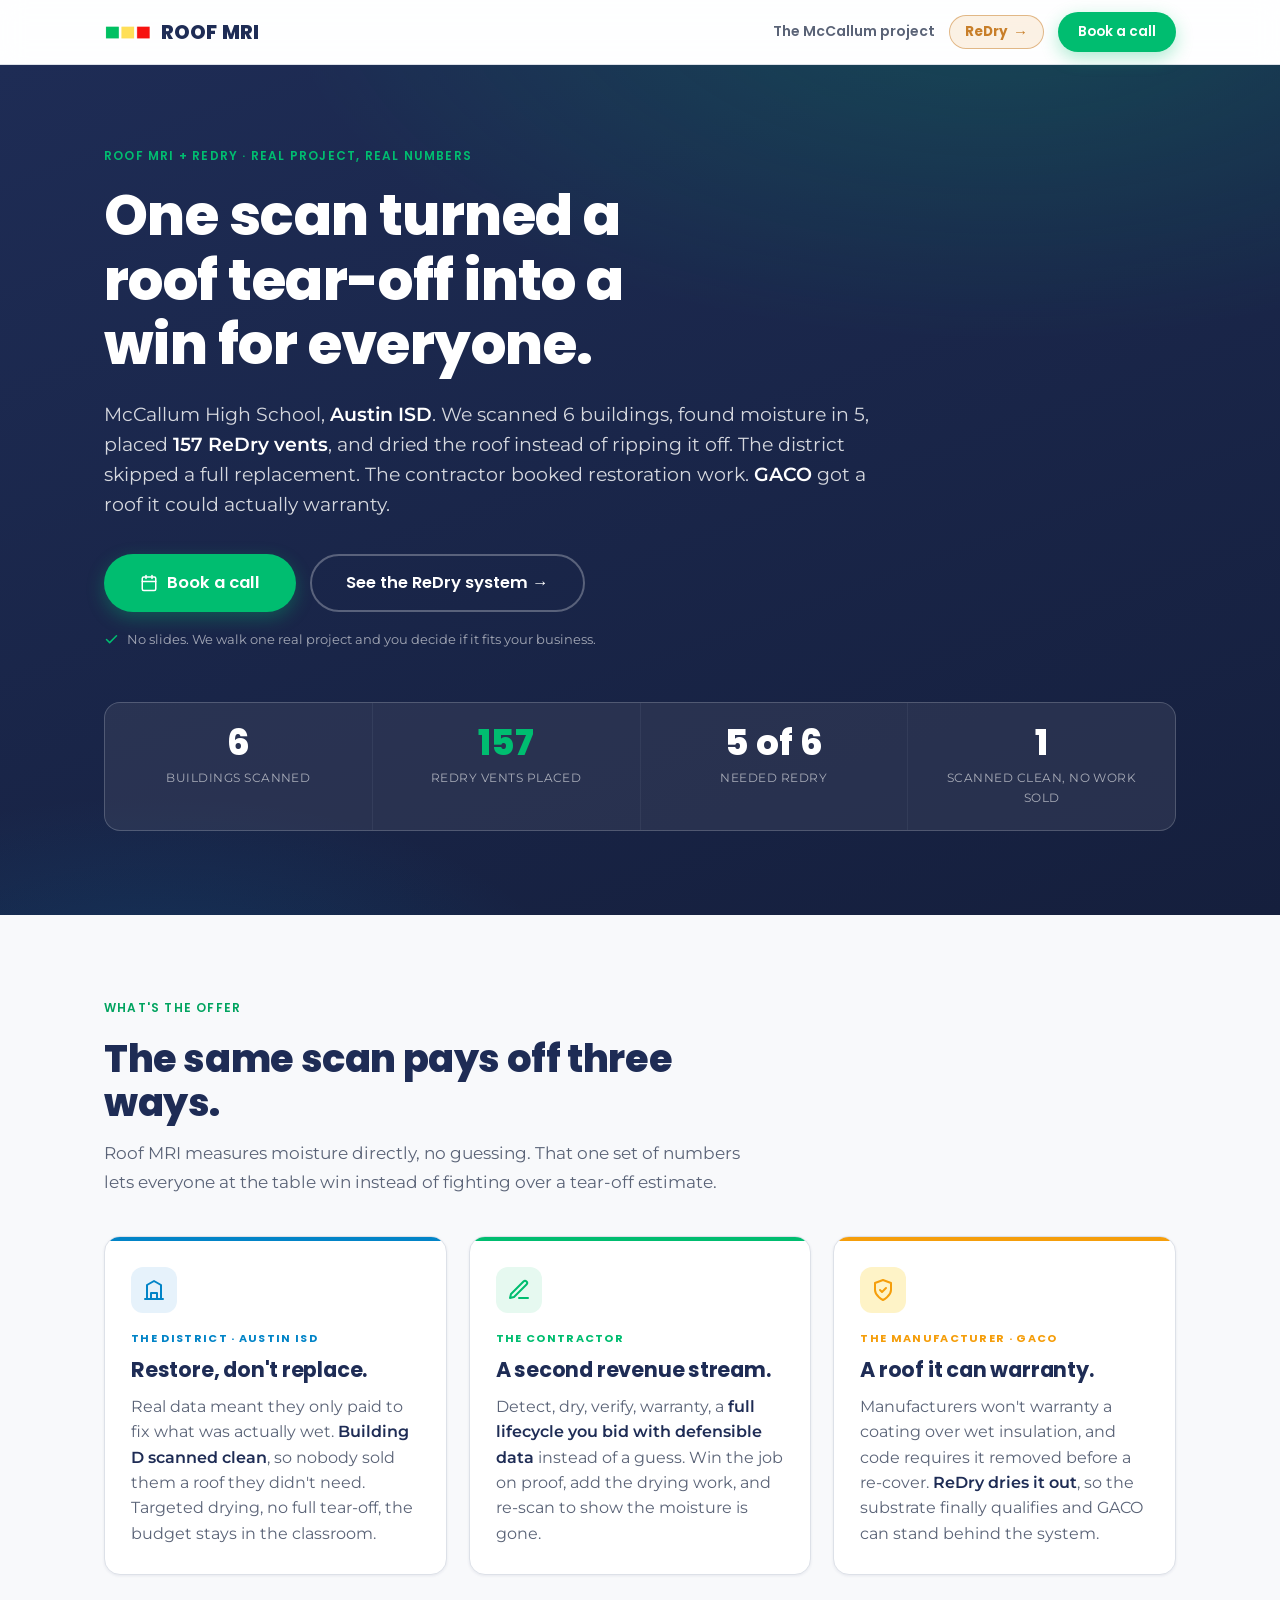
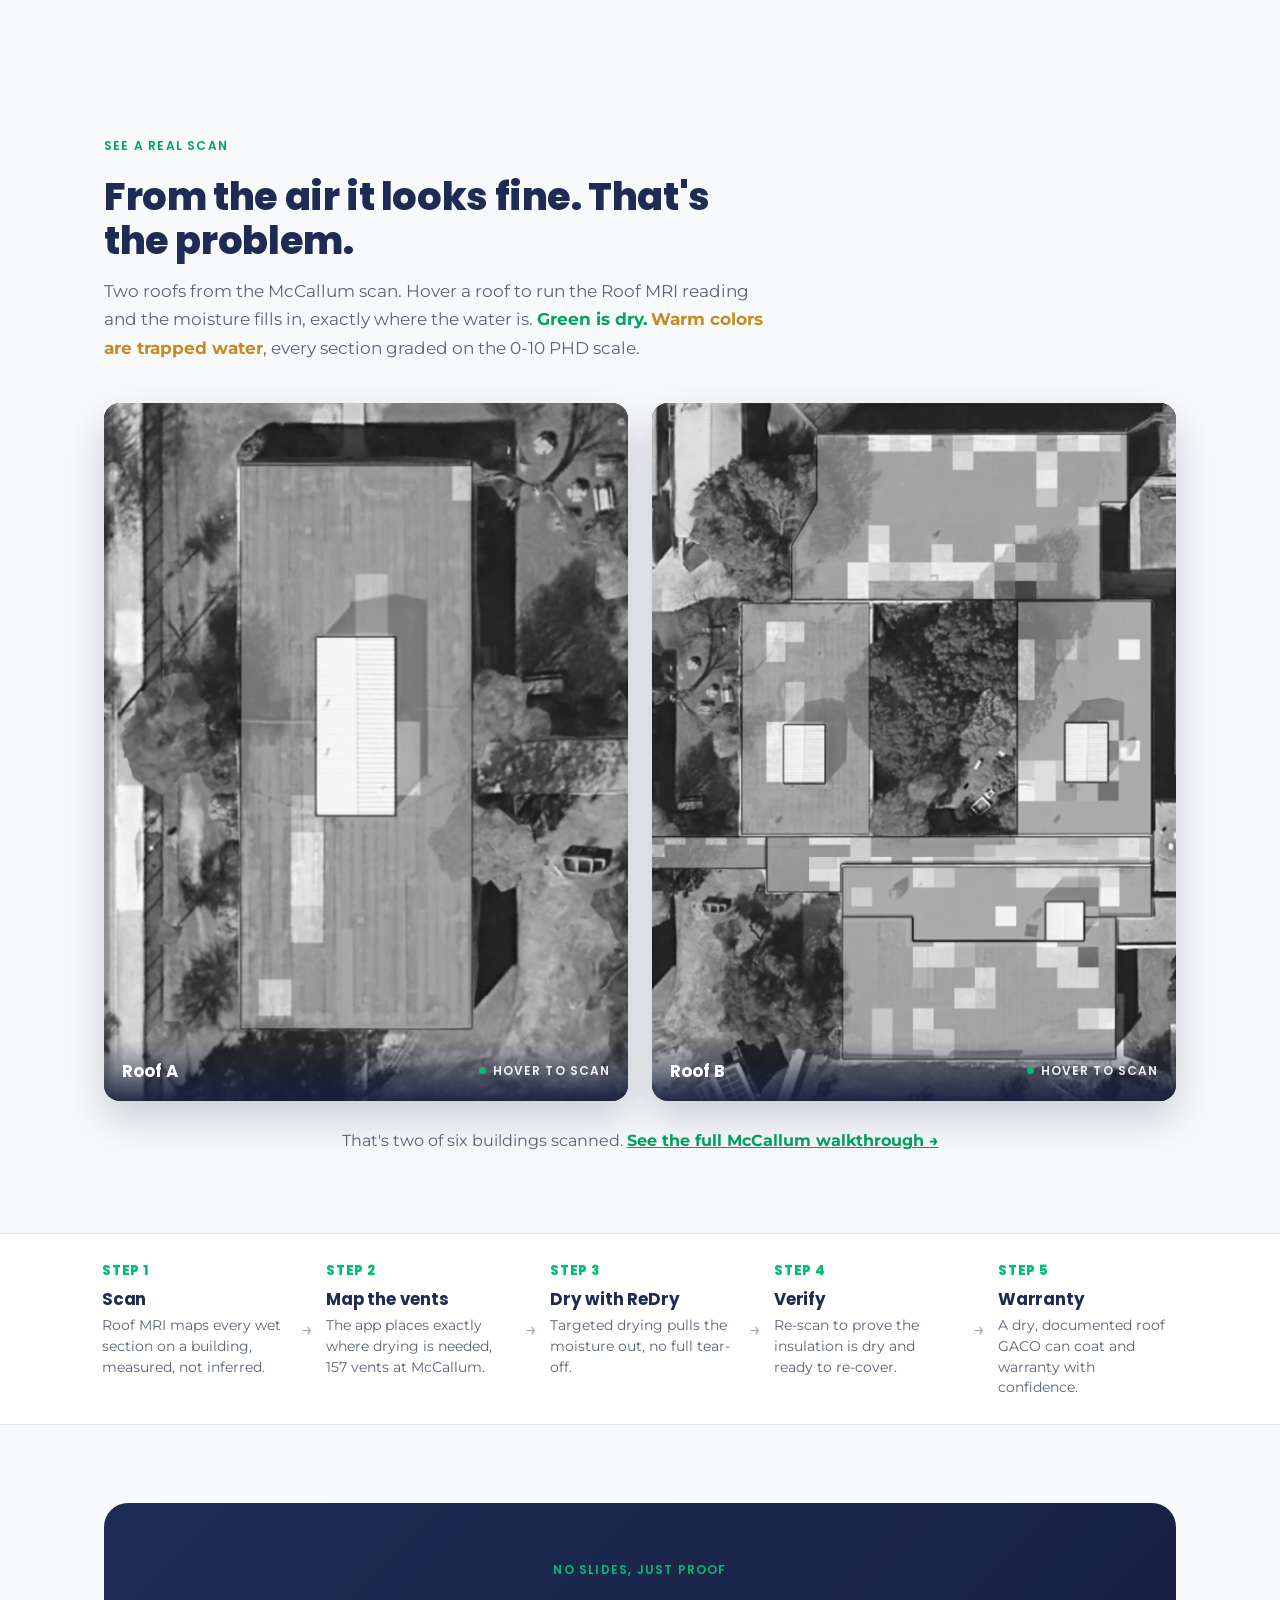
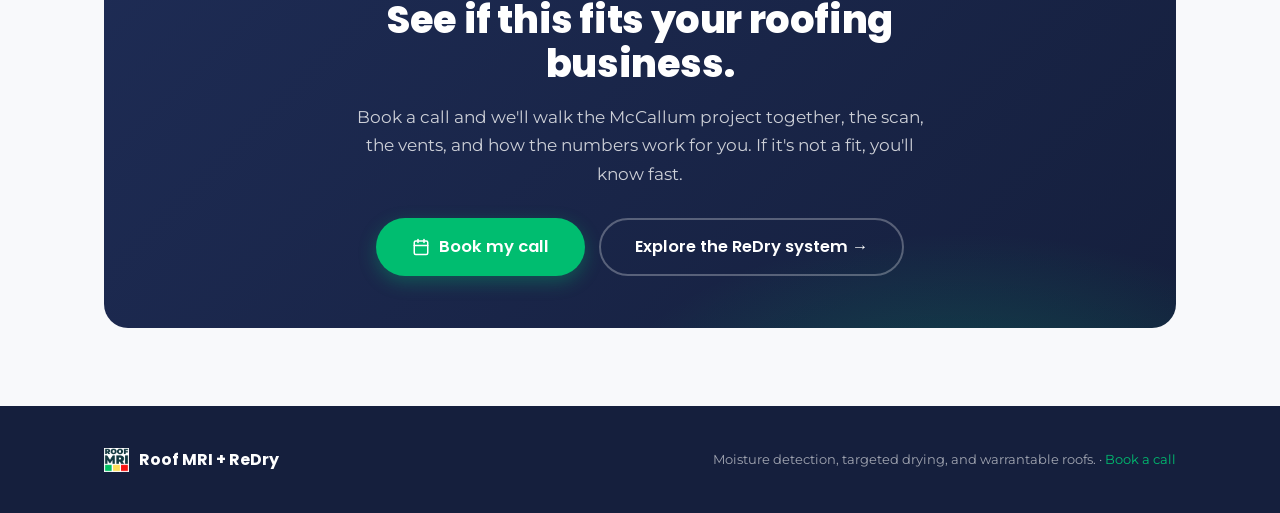
==== commit f43b962d: "Mobile fixes: permanent nav toggle + fix collapsed scan tiles - Cross-nav (Roof MRI <-> ReDry) is no" ====
--- a/index.html
+++ b/index.html
@@ -23,7 +23,7 @@
     </a>
     <nav class="nav-actions">
       <a class="nav-link hide-sm" href="case-study.html">The McCallum project</a>
-      <a class="nav-link hide-sm" href="redry.html">The ReDry system</a>
+      <a class="nav-switch to-redry" href="redry.html">ReDry <span class="sw-arrow" aria-hidden="true">&rarr;</span></a>
       <a class="btn btn-primary btn-sm" href="https://calendly.com/adam-re-dry/google-meet-roof-mri-consultation" target="_blank" rel="noopener">Book a call</a>
     </nav>
   </div>
@@ -119,13 +119,13 @@
         <img class="sr-gray" src="images/mccallum/filled-A.jpg" alt="Aerial view of a McCallum school building roof before scanning" loading="lazy">
         <img class="sr-color" src="images/mccallum/filled-A.jpg" alt="The same roof with the Roof MRI moisture heatmap revealed, green dry areas and yellow wet zones" loading="lazy" aria-hidden="true">
         <span class="sr-scanline" aria-hidden="true"></span>
-        <figcaption><span class="sr-label">Roof A</span><span class="sr-hint"><span class="sr-dot"></span>Hover to scan</span></figcaption>
+        <figcaption><span class="sr-label">Roof A</span><span class="sr-hint"><span class="sr-dot"></span><span class="hint-hover">Hover to scan</span><span class="hint-tap">Tap to scan</span></span></figcaption>
       </figure>
       <figure class="scan-reveal" tabindex="0" aria-label="Roof B. Hover or tap to reveal the moisture scan.">
         <img class="sr-gray" src="images/mccallum/filled-B.jpg" alt="Aerial view of a second McCallum school building roof before scanning" loading="lazy">
         <img class="sr-color" src="images/mccallum/filled-B.jpg" alt="The same roof with the Roof MRI moisture heatmap revealed, green dry areas and yellow wet zones" loading="lazy" aria-hidden="true">
         <span class="sr-scanline" aria-hidden="true"></span>
-        <figcaption><span class="sr-label">Roof B</span><span class="sr-hint"><span class="sr-dot"></span>Hover to scan</span></figcaption>
+        <figcaption><span class="sr-label">Roof B</span><span class="sr-hint"><span class="sr-dot"></span><span class="hint-hover">Hover to scan</span><span class="hint-tap">Tap to scan</span></span></figcaption>
       </figure>
     </div>
 
@@ -176,5 +176,15 @@
   </div>
 </footer>
 
+<script>
+// Tap-to-reveal the moisture scan on touch (no hover on phones); hover still works on desktop.
+(function(){
+  var tiles=document.querySelectorAll('.scan-reveal');
+  tiles.forEach(function(el){
+    el.addEventListener('click',function(){el.classList.toggle('revealed');});
+    el.addEventListener('keydown',function(e){if(e.key==='Enter'||e.key===' '){e.preventDefault();el.classList.toggle('revealed');}});
+  });
+})();
+</script>
 </body>
 </html>
--- a/styles.css
+++ b/styles.css
@@ -58,6 +58,26 @@
 .nav-actions{display:flex;align-items:center;gap:14px}
 .nav-link{font-family:'Poppins',sans-serif;font-weight:600;font-size:14px;color:var(--gray-600);text-decoration:none;transition:color .18s ease}
 .nav-link:hover{color:var(--navy)}
+/* Prominent, always-visible cross-nav toggle (MRI <-> ReDry) */
+.nav-switch{display:inline-flex;align-items:center;gap:5px;font-family:'Poppins',sans-serif;font-weight:700;
+  font-size:13.5px;line-height:1;padding:9px 15px;border-radius:999px;text-decoration:none;border:1.5px solid;
+  white-space:nowrap;transition:background .18s ease,color .18s ease,border-color .18s ease}
+.nav-switch .sw-arrow{font-size:15px;line-height:0;transition:transform .18s ease}
+.nav-switch:hover .sw-arrow{transform:translateX(2px)}
+.nav-switch.to-mri{color:var(--green-dark);border-color:rgba(0,163,95,.45);background:var(--green-light)}
+.nav-switch.to-mri:hover{color:#fff;background:var(--green);border-color:var(--green)}
+.nav-switch.to-redry{color:var(--orange-dark);border-color:rgba(200,127,42,.5);background:rgba(231,154,68,.14)}
+.nav-switch.to-redry:hover{color:#fff;background:var(--orange);border-color:var(--orange)}
+@media(max-width:560px){
+  .nav-logo b{font-size:17px;white-space:nowrap}
+  .nav-logo img{height:13px}
+  .nav-actions{gap:7px}
+  .nav-switch{padding:7px 11px;font-size:12px}
+  .nav .btn-sm{padding:8px 12px;font-size:12px}
+}
+/* Scan hint: "Hover" on pointer devices, "Tap" on touch */
+.sr-hint .hint-tap{display:none}
+@media(hover:none){.sr-hint .hint-hover{display:none}.sr-hint .hint-tap{display:inline}}
 
 /* ---- Eyebrow / pillar tag (from deck) ---------------------------------- */
 .eyebrow{display:inline-block;font-family:'Poppins',sans-serif;font-size:.75rem;font-weight:600;
@@ -115,7 +135,7 @@
 
 /* See-a-scan: hover-reveal moisture over two real roofs */
 .scan-reveal-grid{display:grid;grid-template-columns:1fr 1fr;gap:24px}
-.scan-reveal{position:relative;margin:0;aspect-ratio:3/4;border-radius:var(--radius-lg);overflow:hidden;
+.scan-reveal{position:relative;margin:0;width:100%;aspect-ratio:3/4;border-radius:var(--radius-lg);overflow:hidden;
   background:var(--navy-dark);box-shadow:0 18px 42px rgba(21,31,61,.20);cursor:crosshair;outline:none;
   -webkit-tap-highlight-color:transparent}
 .scan-reveal:focus-visible{box-shadow:0 0 0 3px var(--green),0 18px 42px rgba(21,31,61,.20)}
@@ -491,6 +511,37 @@
   background:linear-gradient(to top,rgba(0,0,0,.8),transparent)}
 .rd-gallery figure.tall{grid-row:span 2;aspect-ratio:auto}
 
+/* In-the-field mosaic gallery + lightbox */
+.field-grid{display:grid;grid-template-columns:repeat(4,1fr);grid-auto-rows:174px;gap:12px}
+.field-item{position:relative;margin:0;overflow:hidden;border-radius:var(--radius);background:var(--gray-100);box-shadow:var(--shadow-sm);cursor:pointer;outline:none}
+.field-item:focus-visible{box-shadow:0 0 0 3px var(--orange)}
+.field-item>img{width:100%;height:100%;object-fit:cover;display:block;transition:transform .45s ease}
+.field-item:hover>img{transform:scale(1.06)}
+.field-item.feat{grid-column:span 2;grid-row:span 2}
+.field-item.wide{grid-column:span 2}
+.field-item.tall{grid-row:span 2}
+.field-item figcaption{position:absolute;left:0;right:0;bottom:0;padding:30px 15px 12px;pointer-events:none;
+  font-family:'Poppins',sans-serif;font-size:12.5px;font-weight:600;color:#fff;letter-spacing:.005em;
+  background:linear-gradient(to top,rgba(21,31,61,.86),rgba(21,31,61,.15) 62%,transparent);
+  opacity:0;transform:translateY(7px);transition:opacity .28s ease,transform .28s ease}
+.field-item:hover figcaption,.field-item:focus-visible figcaption{opacity:1;transform:none}
+.lb{position:fixed;inset:0;z-index:200;display:none;align-items:center;justify-content:center;background:rgba(13,20,35,.93);padding:24px}
+.lb.open{display:flex}
+.lb>img{max-width:94vw;max-height:88vh;border-radius:8px;box-shadow:0 30px 90px rgba(0,0,0,.6)}
+.lb-btn{position:absolute;background:rgba(255,255,255,.13);border:none;color:#fff;width:48px;height:48px;border-radius:50%;
+  font-size:26px;line-height:1;cursor:pointer;display:flex;align-items:center;justify-content:center;transition:background .2s}
+.lb-btn:hover{background:rgba(255,255,255,.26)}
+.lb-close{top:20px;right:20px;font-size:24px}
+.lb-prev{left:16px;top:50%;transform:translateY(-50%)}
+.lb-next{right:16px;top:50%;transform:translateY(-50%)}
+@media(max-width:820px){
+  .field-grid{grid-template-columns:repeat(2,1fr);grid-auto-rows:150px}
+  .field-item.feat{grid-column:span 2;grid-row:span 2}
+  .field-item.wide{grid-column:span 2}
+  .field-item.tall{grid-row:span 1}
+  .field-item figcaption{opacity:1;transform:none}
+}
+
 @media(max-width:900px){
   .rd-split,.install-wrap{grid-template-columns:1fr;gap:26px}
   .install-aside{position:static}
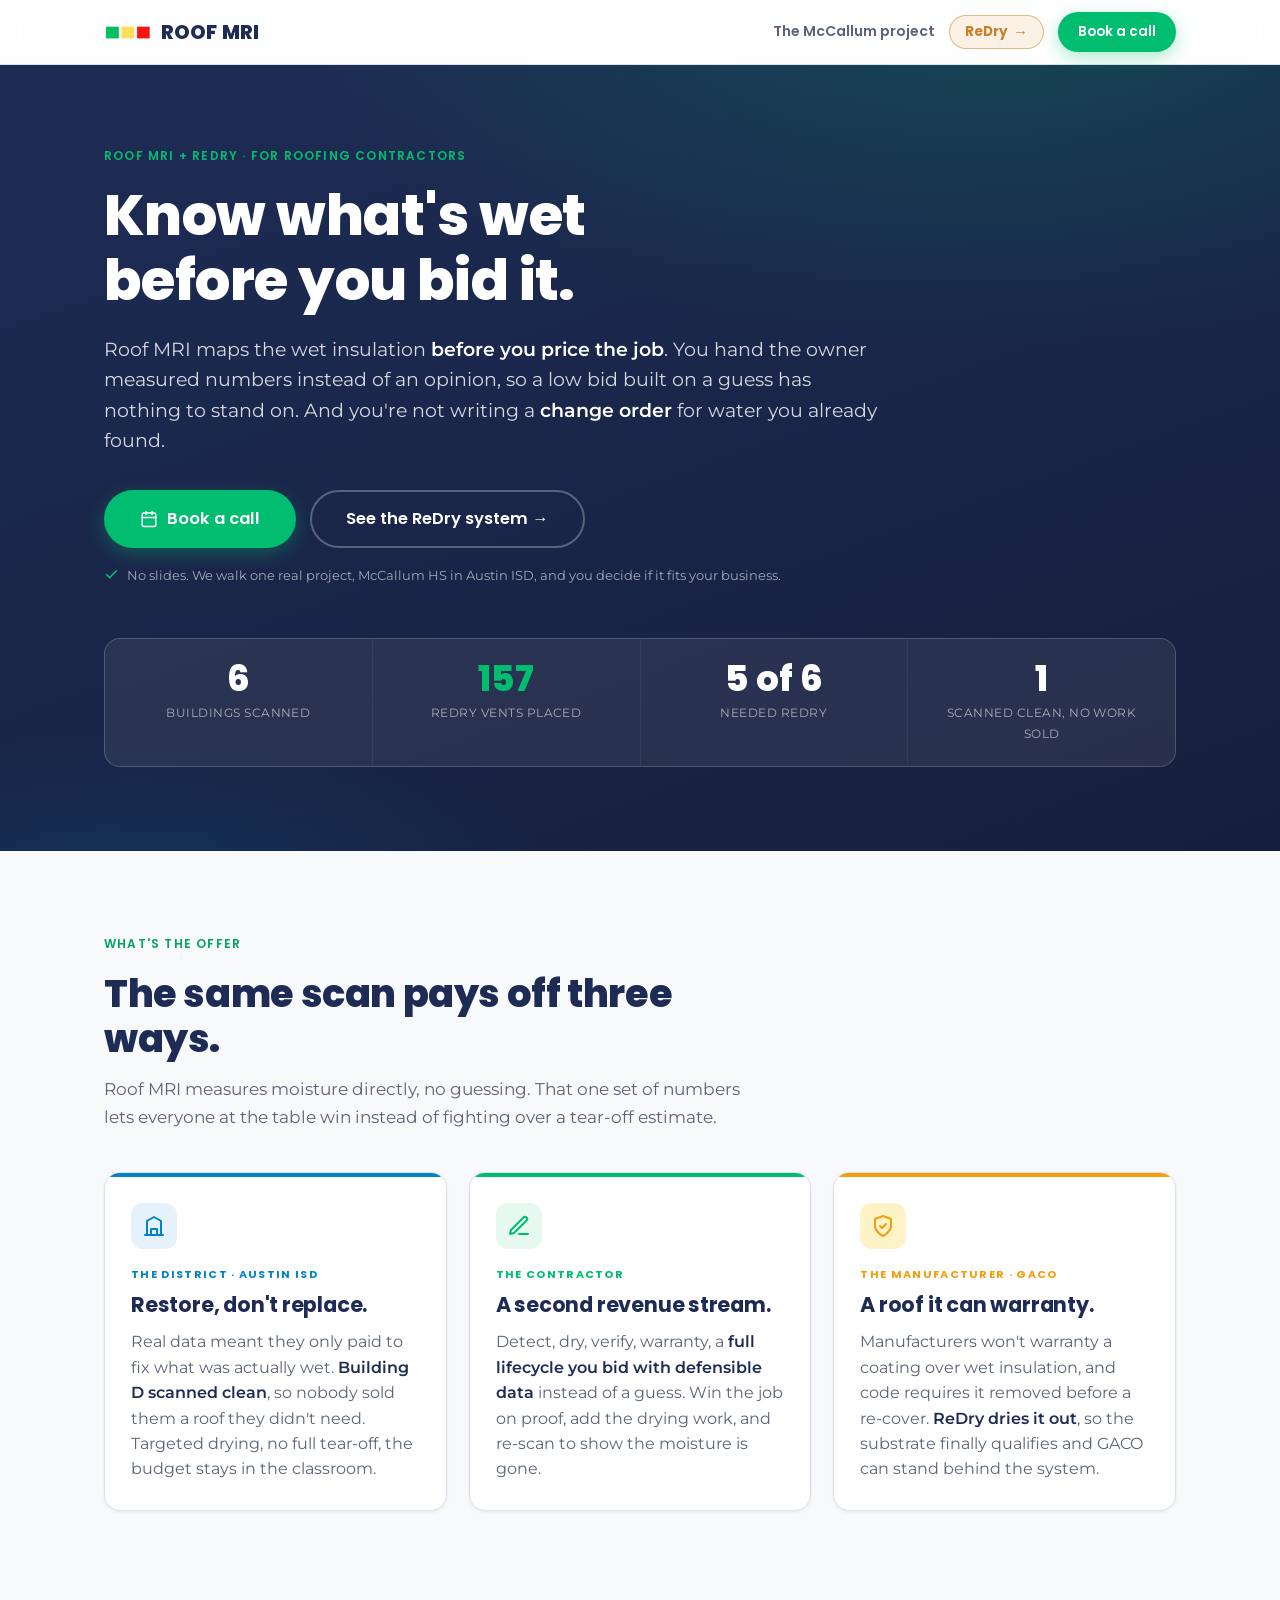
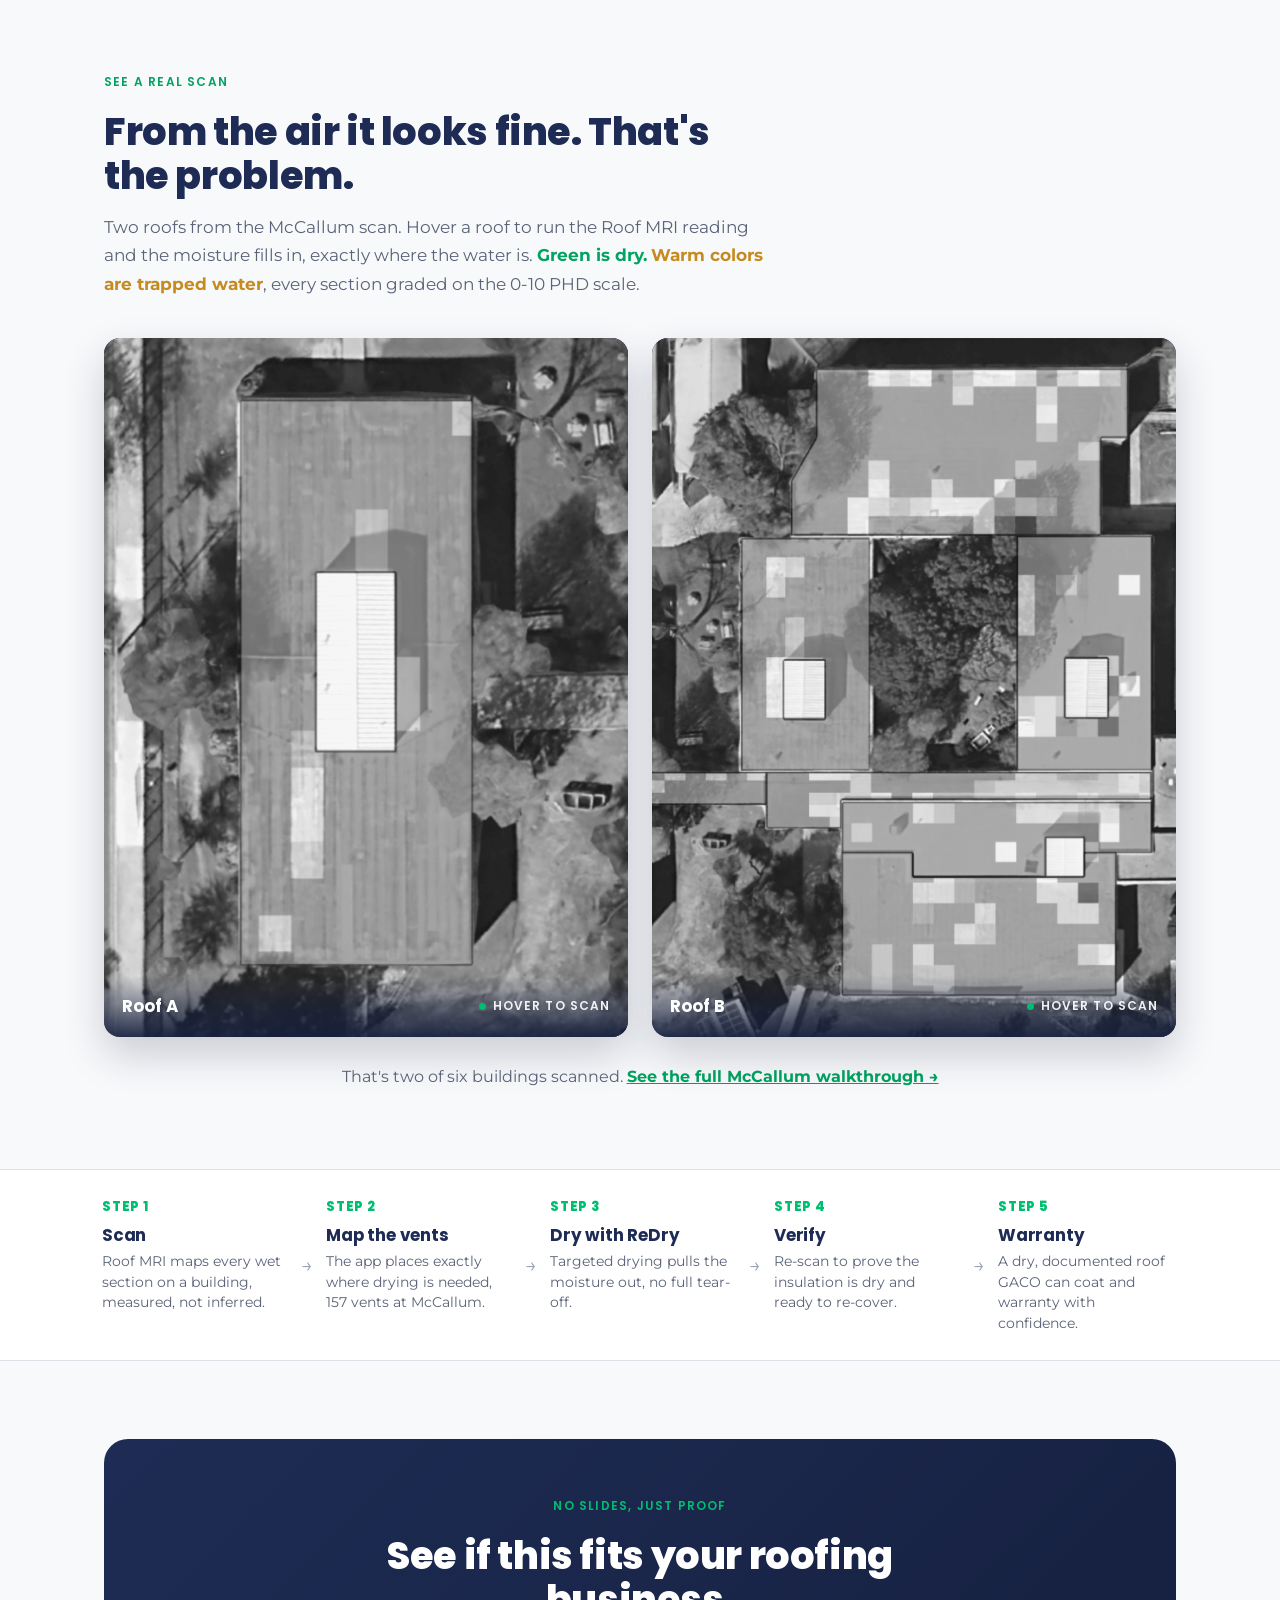
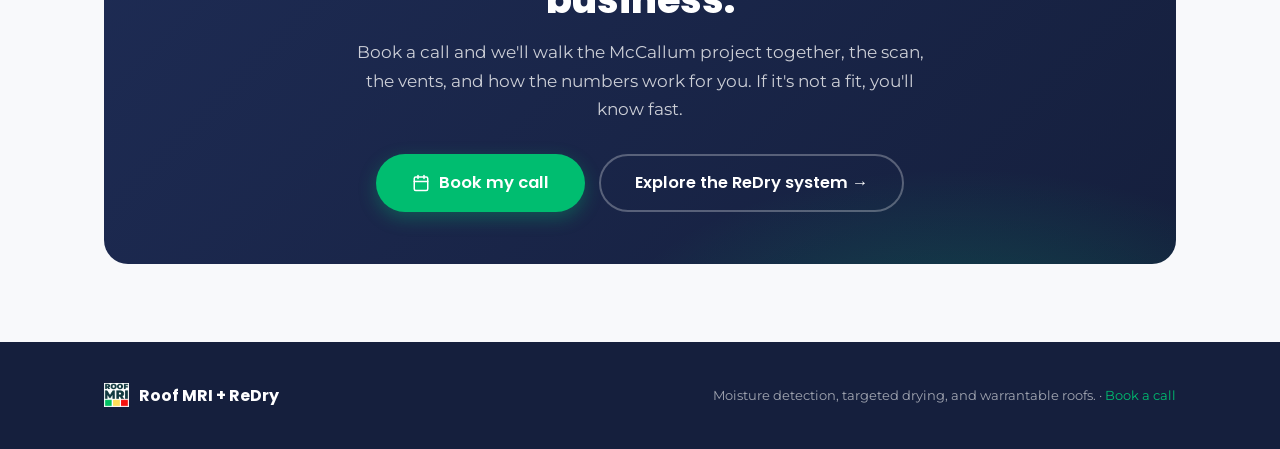
==== commit 9de83bae: "Lead the discover hero with the contractor benefit The opening was the McCallum three-party story. V" ====
--- a/index.html
+++ b/index.html
@@ -4,10 +4,10 @@
 <meta charset="UTF-8">
 <meta name="viewport" content="width=device-width, initial-scale=1.0">
 <title>Roof MRI + ReDry · What's the Offer</title>
-<meta name="description" content="One scan at McCallum HS (Austin ISD) turned a roof tear-off into a win for the district, the contractor, and GACO. See how, then book a call.">
+<meta name="description" content="Roof MRI maps the wet insulation before you bid. Hand the owner measured numbers, beat the low bid built on a guess, and stop writing change orders for water you already found.">
 <link rel="icon" type="image/png" href="images/logo-icon.png">
-<meta property="og:title" content="Roof MRI + ReDry, Real project, real numbers">
-<meta property="og:description" content="McCallum HS, Austin ISD: 6 buildings scanned, 157 ReDry vents placed, one tear-off avoided. Book a call.">
+<meta property="og:title" content="Roof MRI + ReDry, Know what's wet before you bid it">
+<meta property="og:description" content="Measured moisture before you price the job: better information for your client, and no change order for wet insulation. Book a call.">
 <meta property="og:type" content="website">
 <link href="https://fonts.googleapis.com/css2?family=Montserrat:wght@400;500;600;700&family=Poppins:wght@600;700;800;900&display=swap" rel="stylesheet">
 <link rel="stylesheet" href="styles.css">
@@ -32,13 +32,12 @@
 <!-- HERO -->
 <section class="hero">
   <div class="wrap">
-    <span class="eyebrow">Roof MRI + ReDry · Real project, real numbers</span>
-    <h1>One scan turned a roof tear-off into a win for everyone.</h1>
+    <span class="eyebrow">Roof MRI + ReDry · For roofing contractors</span>
+    <h1>Know what's wet before you bid it.</h1>
     <p class="hero-sub">
-      McCallum High School, <strong>Austin ISD</strong>. We scanned 6 buildings, found moisture in 5,
-      placed <strong>157 ReDry vents</strong>, and dried the roof instead of ripping it off.
-      The district skipped a full replacement. The contractor booked restoration work.
-      <strong>GACO</strong> got a roof it could actually warranty.
+      Roof MRI maps the wet insulation <strong>before you price the job</strong>. You hand the owner
+      measured numbers instead of an opinion, so a low bid built on a guess has nothing to
+      stand on. And you're not writing a <strong>change order</strong> for water you already found.
     </p>
     <div class="hero-cta">
       <a class="btn btn-primary btn-lg" href="https://calendly.com/adam-re-dry/google-meet-roof-mri-consultation" target="_blank" rel="noopener">
@@ -49,7 +48,7 @@
     </div>
     <p class="hero-note">
       <svg viewBox="0 0 24 24" fill="none" stroke="currentColor" stroke-width="2.4" stroke-linecap="round" stroke-linejoin="round"><polyline points="20 6 9 17 4 12"/></svg>
-      No slides. We walk one real project and you decide if it fits your business.
+      No slides. We walk one real project, McCallum HS in Austin ISD, and you decide if it fits your business.
     </p>
 
     <!-- STAT STRIP -->
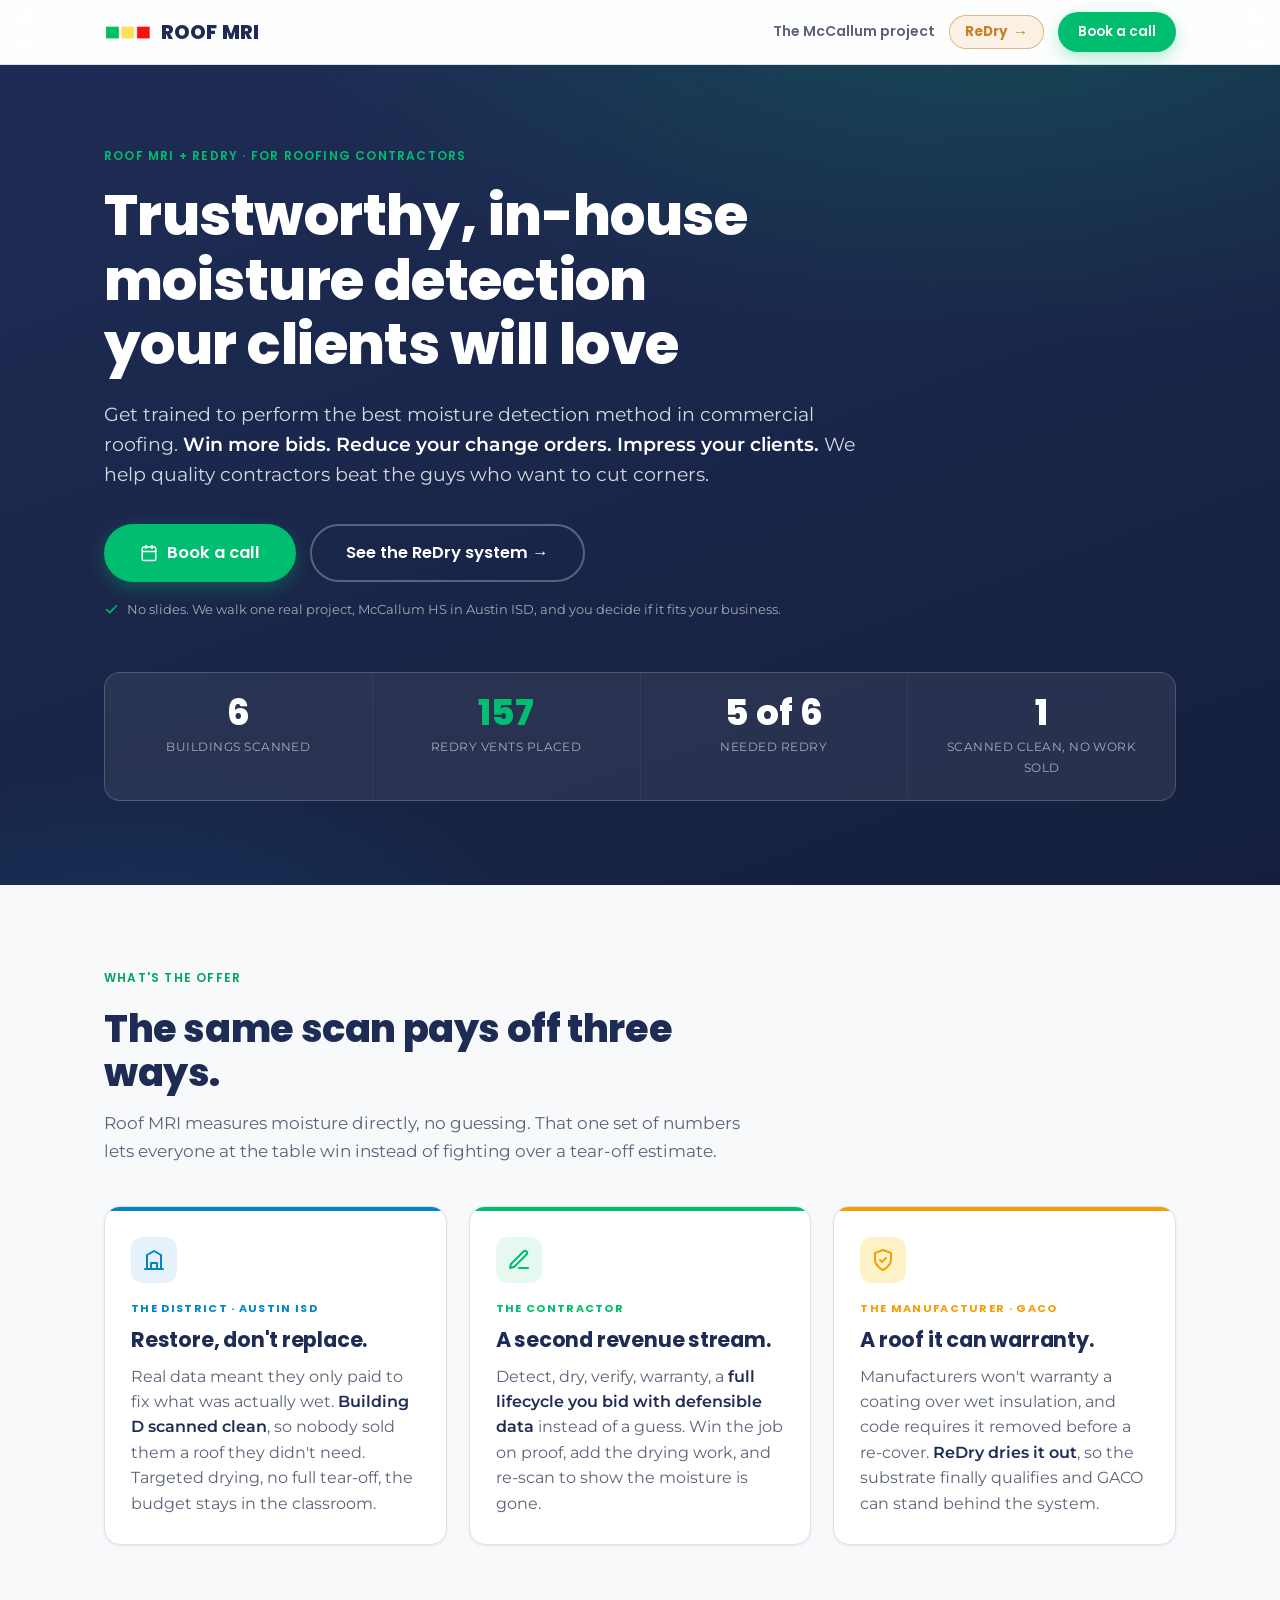
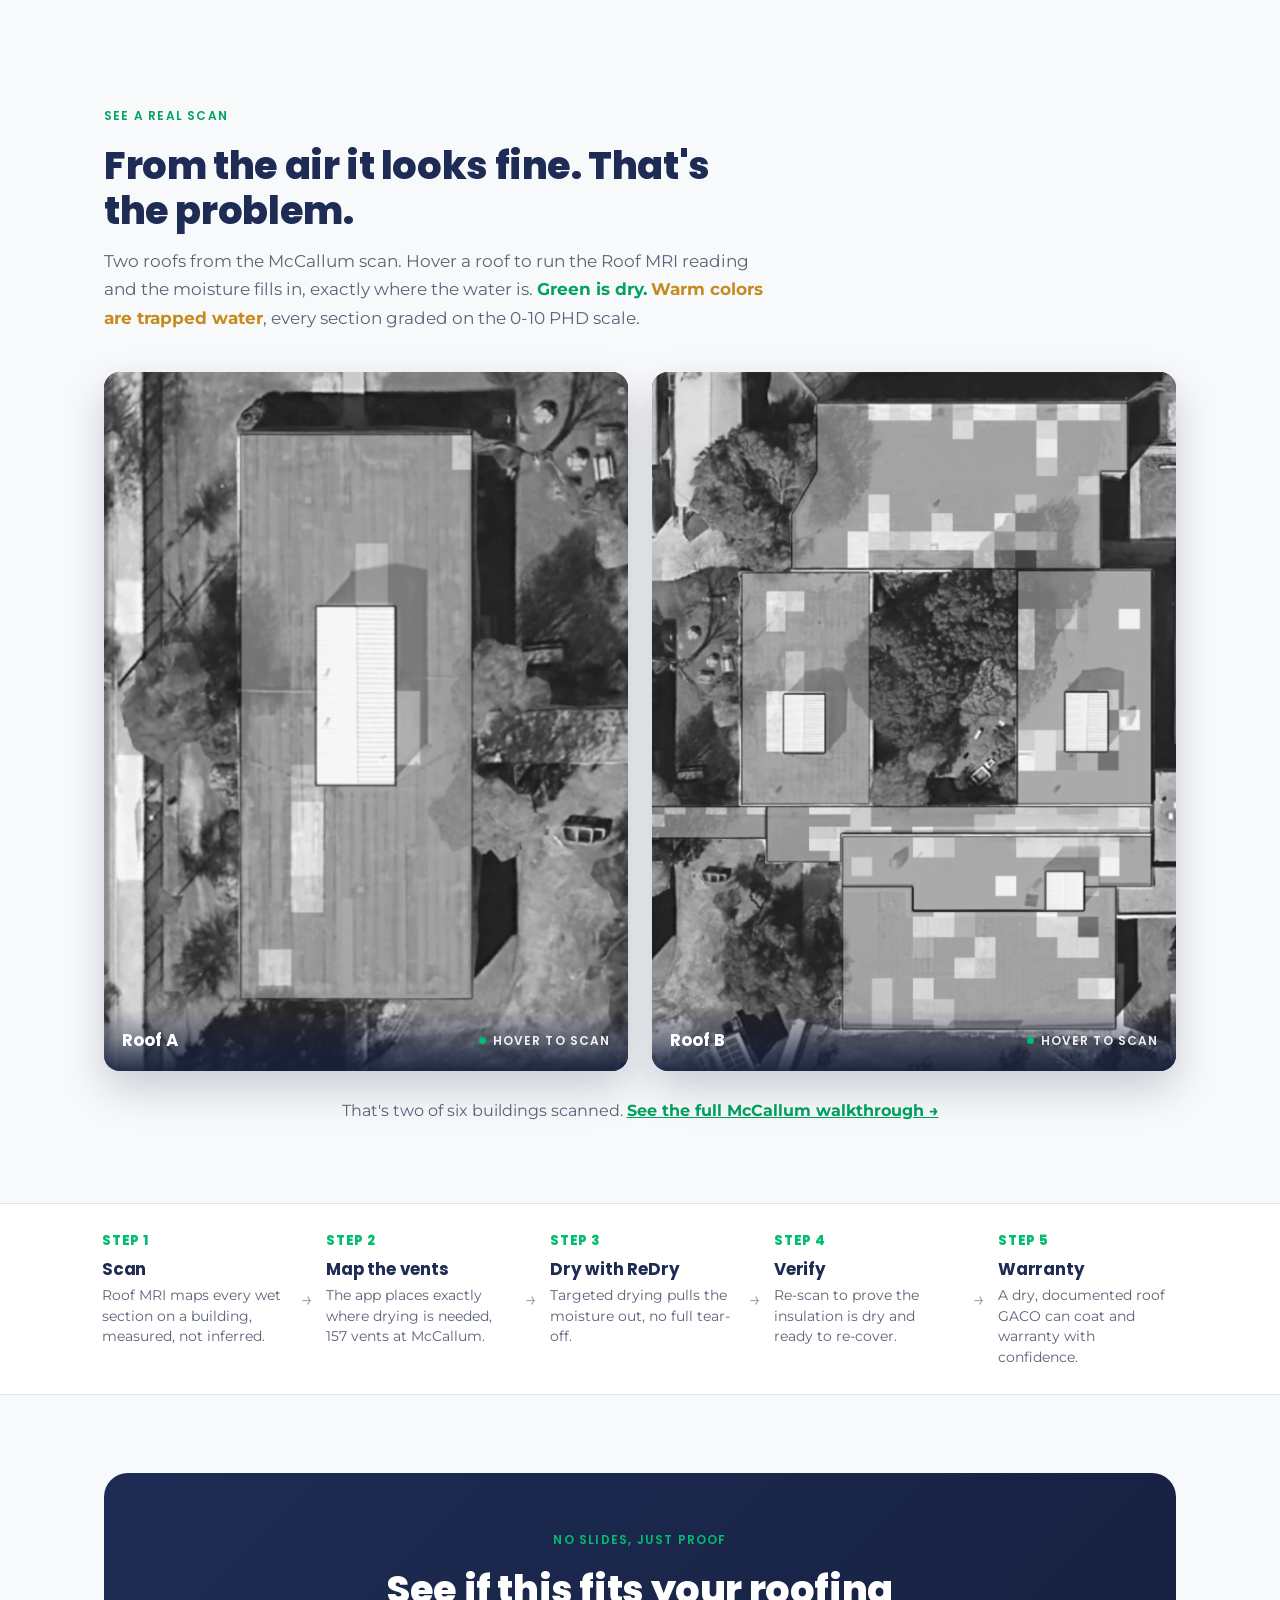
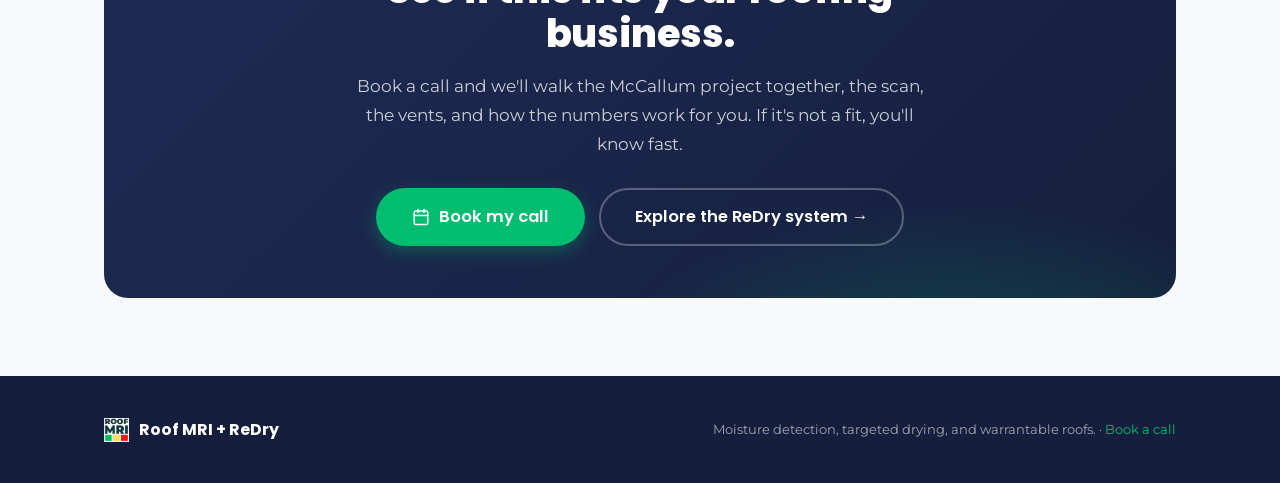
==== commit 6629c224: "Use the supplied hero copy: in-house moisture detection training Replaces the hero headline and para" ====
--- a/index.html
+++ b/index.html
@@ -4,11 +4,13 @@
 <meta charset="UTF-8">
 <meta name="viewport" content="width=device-width, initial-scale=1.0">
 <title>Roof MRI + ReDry · What's the Offer</title>
-<meta name="description" content="Roof MRI maps the wet insulation before you bid. Hand the owner measured numbers, beat the low bid built on a guess, and stop writing change orders for water you already found.">
+<meta name="description" content="Get trained to perform the best moisture detection method in commercial roofing. Win more bids, reduce your change orders, and impress your clients.">
 <link rel="icon" type="image/png" href="images/logo-icon.png">
-<meta property="og:title" content="Roof MRI + ReDry, Know what's wet before you bid it">
-<meta property="og:description" content="Measured moisture before you price the job: better information for your client, and no change order for wet insulation. Book a call.">
+<link rel="canonical" href="https://discover.roof-mri.com/">
+<meta property="og:title" content="Trustworthy, in-house moisture detection your clients will love">
+<meta property="og:description" content="We help quality contractors beat the guys who want to cut corners. Get trained on the best moisture detection method in commercial roofing. Book a call.">
 <meta property="og:type" content="website">
+<meta property="og:url" content="https://discover.roof-mri.com/">
 <link href="https://fonts.googleapis.com/css2?family=Montserrat:wght@400;500;600;700&family=Poppins:wght@600;700;800;900&display=swap" rel="stylesheet">
 <link rel="stylesheet" href="styles.css">
 </head>
@@ -23,7 +25,7 @@
     </a>
     <nav class="nav-actions">
       <a class="nav-link hide-sm" href="case-study.html">The McCallum project</a>
-      <a class="nav-switch to-redry" href="redry.html">ReDry <span class="sw-arrow" aria-hidden="true">&rarr;</span></a>
+      <a class="nav-switch to-redry" href="https://discover.re-dry.com/">ReDry <span class="sw-arrow" aria-hidden="true">&rarr;</span></a>
       <a class="btn btn-primary btn-sm" href="https://calendly.com/adam-re-dry/google-meet-roof-mri-consultation" target="_blank" rel="noopener">Book a call</a>
     </nav>
   </div>
@@ -33,18 +35,18 @@
 <section class="hero">
   <div class="wrap">
     <span class="eyebrow">Roof MRI + ReDry · For roofing contractors</span>
-    <h1>Know what's wet before you bid it.</h1>
+    <h1>Trustworthy, in-house moisture detection your clients will love</h1>
     <p class="hero-sub">
-      Roof MRI maps the wet insulation <strong>before you price the job</strong>. You hand the owner
-      measured numbers instead of an opinion, so a low bid built on a guess has nothing to
-      stand on. And you're not writing a <strong>change order</strong> for water you already found.
+      Get trained to perform the best moisture detection method in commercial roofing.
+      <strong>Win more bids. Reduce your change orders. Impress your clients.</strong>
+      We help quality contractors beat the guys who want to cut corners.
     </p>
     <div class="hero-cta">
       <a class="btn btn-primary btn-lg" href="https://calendly.com/adam-re-dry/google-meet-roof-mri-consultation" target="_blank" rel="noopener">
         <svg viewBox="0 0 24 24" fill="none" stroke="currentColor" stroke-width="2" stroke-linecap="round" stroke-linejoin="round"><rect x="3" y="4" width="18" height="18" rx="2"/><line x1="16" y1="2" x2="16" y2="6"/><line x1="8" y1="2" x2="8" y2="6"/><line x1="3" y1="10" x2="21" y2="10"/></svg>
         Book a call
       </a>
-      <a class="btn btn-on-dark btn-lg" href="redry.html">See the ReDry system →</a>
+      <a class="btn btn-on-dark btn-lg" href="https://discover.re-dry.com/">See the ReDry system →</a>
     </div>
     <p class="hero-note">
       <svg viewBox="0 0 24 24" fill="none" stroke="currentColor" stroke-width="2.4" stroke-linecap="round" stroke-linejoin="round"><polyline points="20 6 9 17 4 12"/></svg>
@@ -158,7 +160,7 @@
           <svg viewBox="0 0 24 24" fill="none" stroke="currentColor" stroke-width="2" stroke-linecap="round" stroke-linejoin="round"><rect x="3" y="4" width="18" height="18" rx="2"/><line x1="16" y1="2" x2="16" y2="6"/><line x1="8" y1="2" x2="8" y2="6"/><line x1="3" y1="10" x2="21" y2="10"/></svg>
           Book my call
         </a>
-        <a class="btn btn-on-dark btn-lg" href="redry.html">Explore the ReDry system →</a>
+        <a class="btn btn-on-dark btn-lg" href="https://discover.re-dry.com/">Explore the ReDry system →</a>
       </div>
     </div>
   </div>
--- a/styles.css
+++ b/styles.css
@@ -95,7 +95,7 @@
 .hero::after{content:"";position:absolute;inset:0;pointer-events:none;
   background:radial-gradient(700px 340px at 12% 110%,rgba(2,132,199,.18),transparent 60%)}
 .hero .wrap{position:relative;z-index:1;padding-top:76px;padding-bottom:84px}
-.hero h1{color:#fff;font-size:clamp(2rem,4.6vw,3.5rem);font-weight:800;max-width:16ch}
+.hero h1{color:#fff;font-size:clamp(2rem,4.6vw,3.5rem);font-weight:800;max-width:24ch;text-wrap:balance}
 .hero .eyebrow{color:var(--green)}
 .hero-sub{margin-top:22px;max-width:60ch;font-size:clamp(1rem,1.5vw,1.18rem);line-height:1.6;color:rgba(255,255,255,.82)}
 .hero-sub strong{color:#fff;font-weight:600}
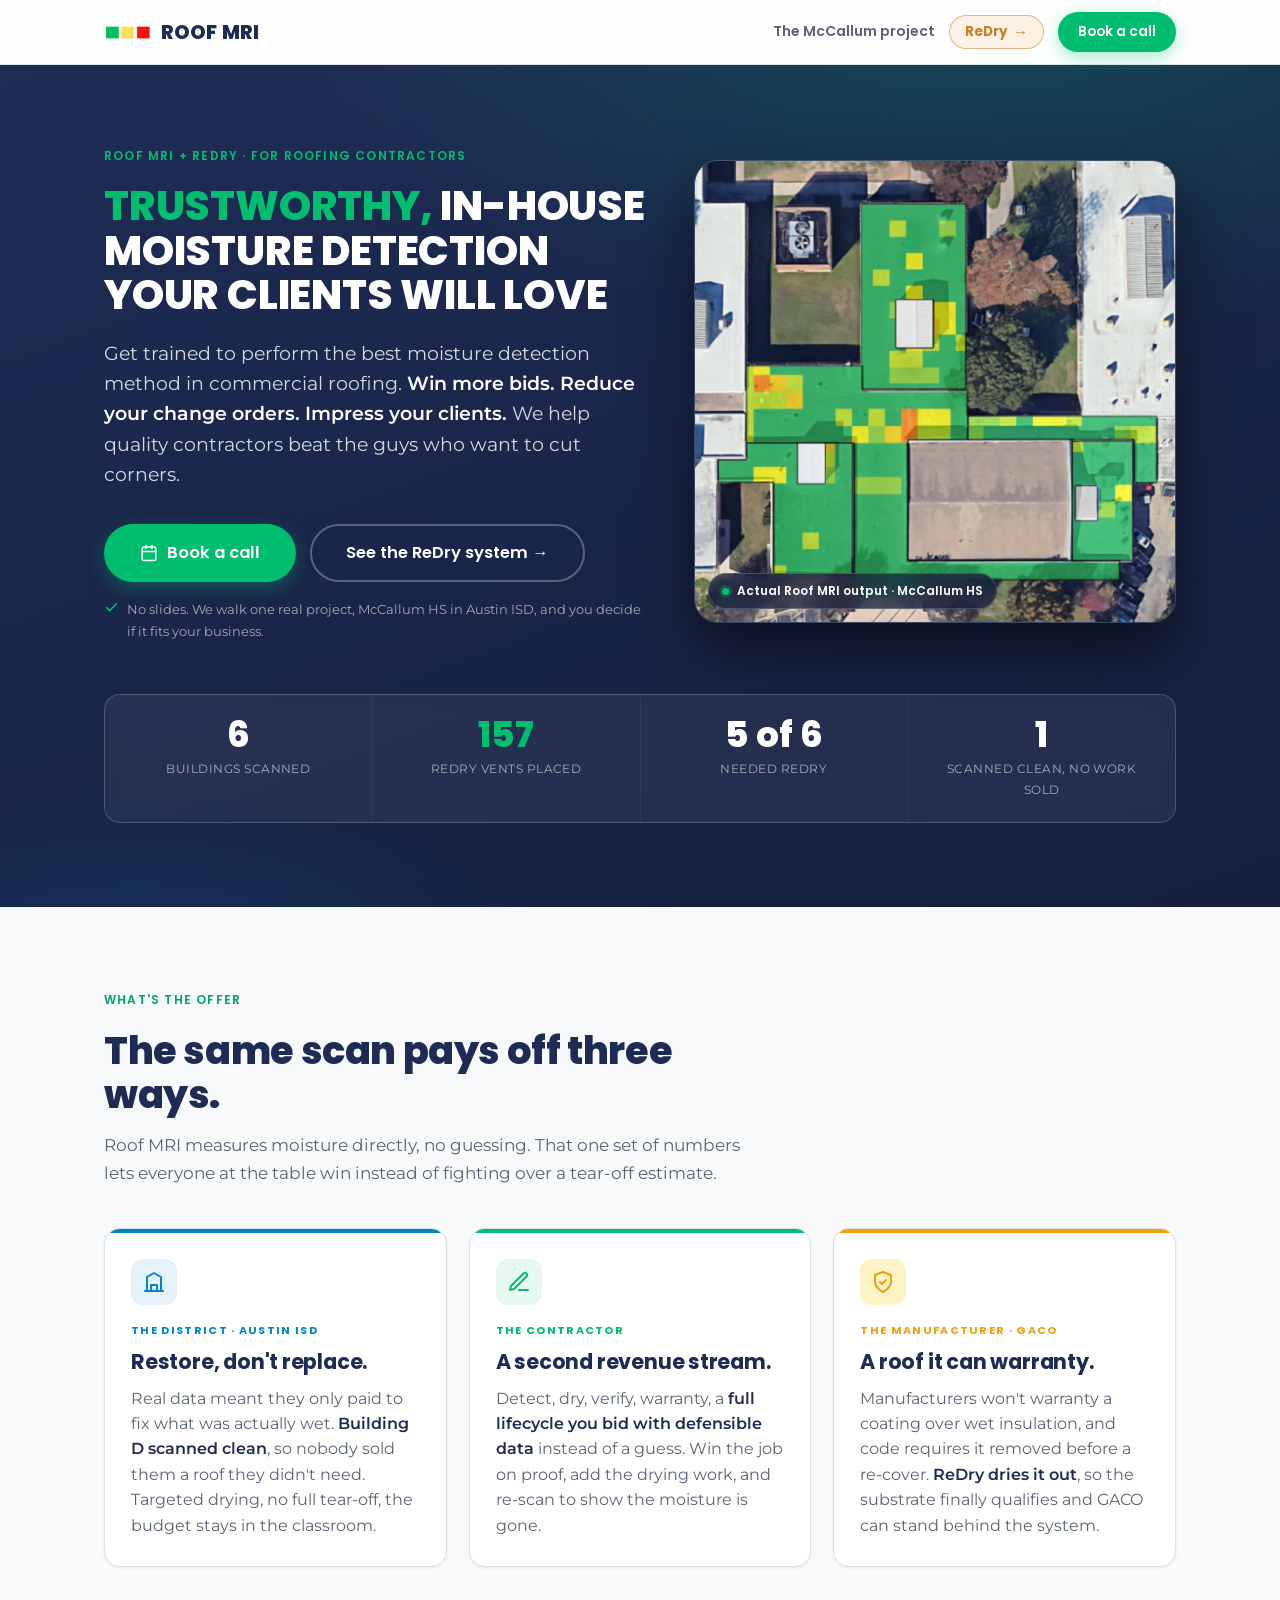
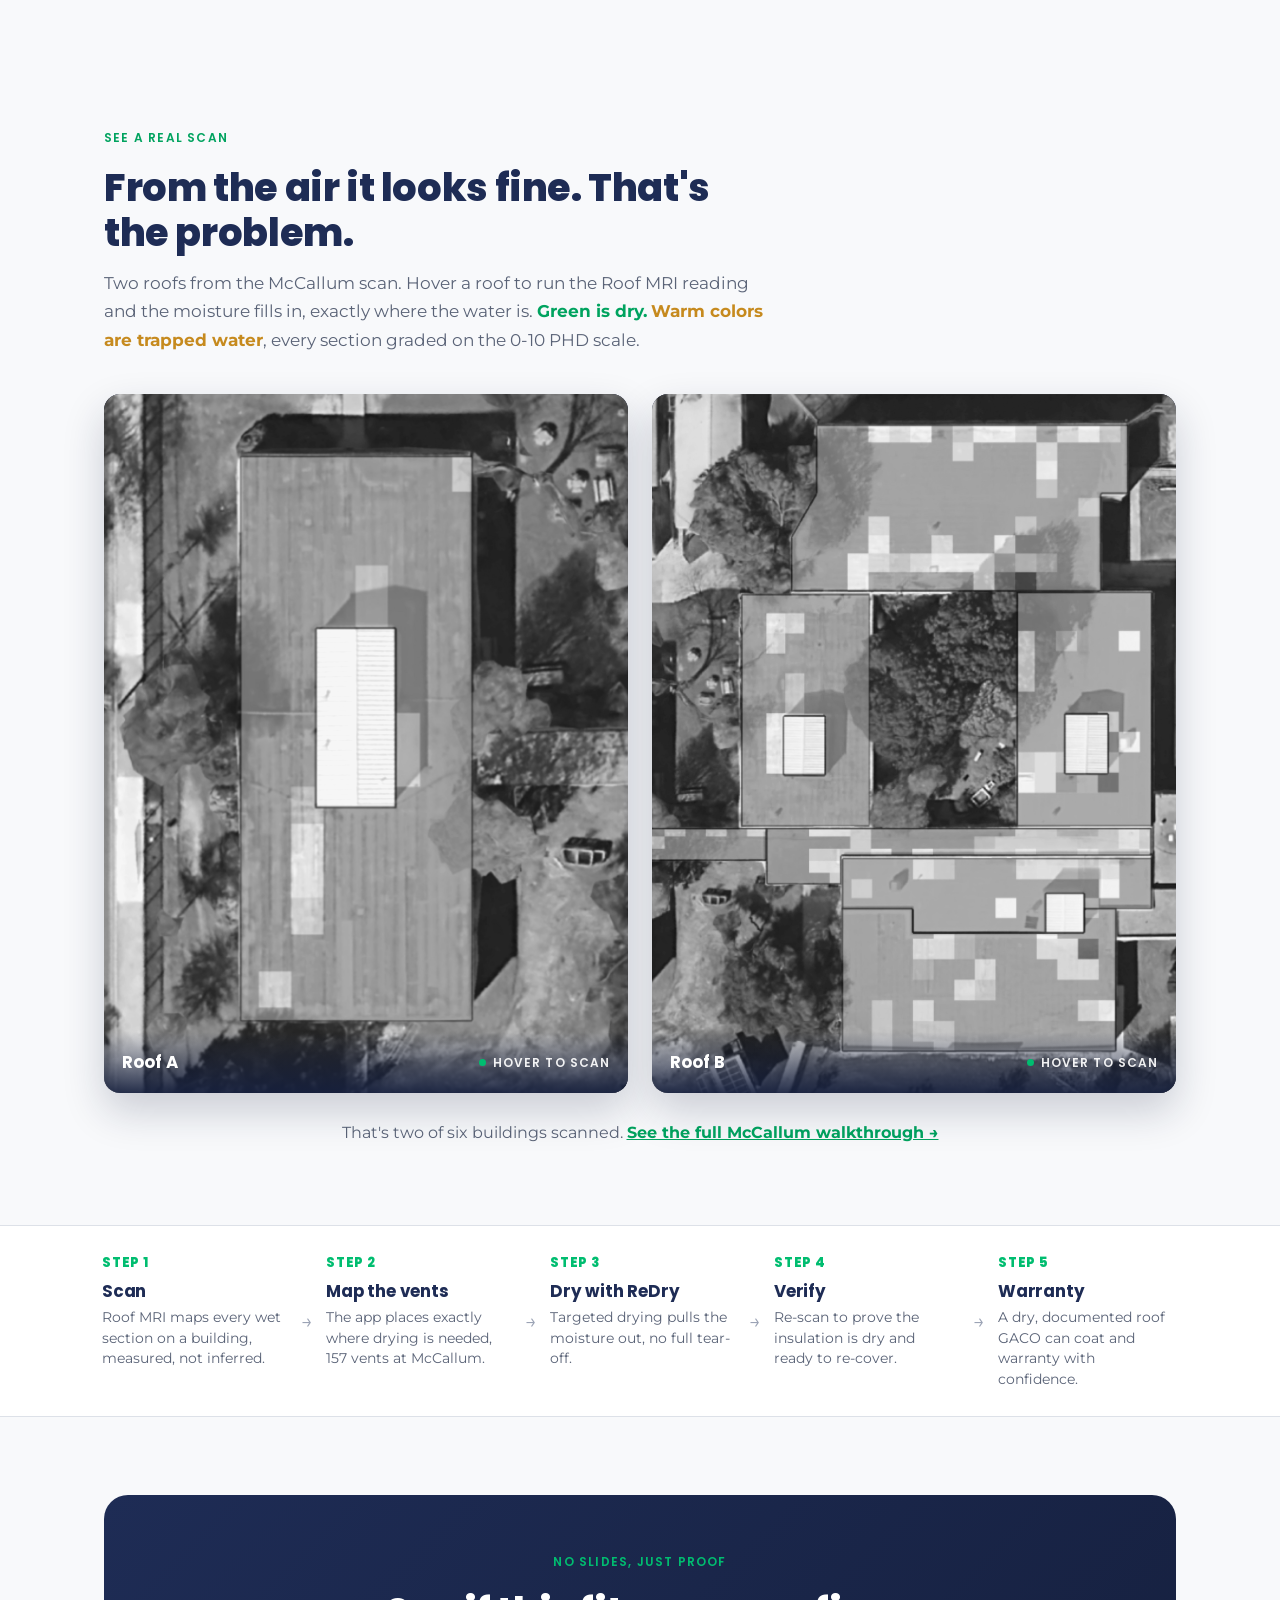
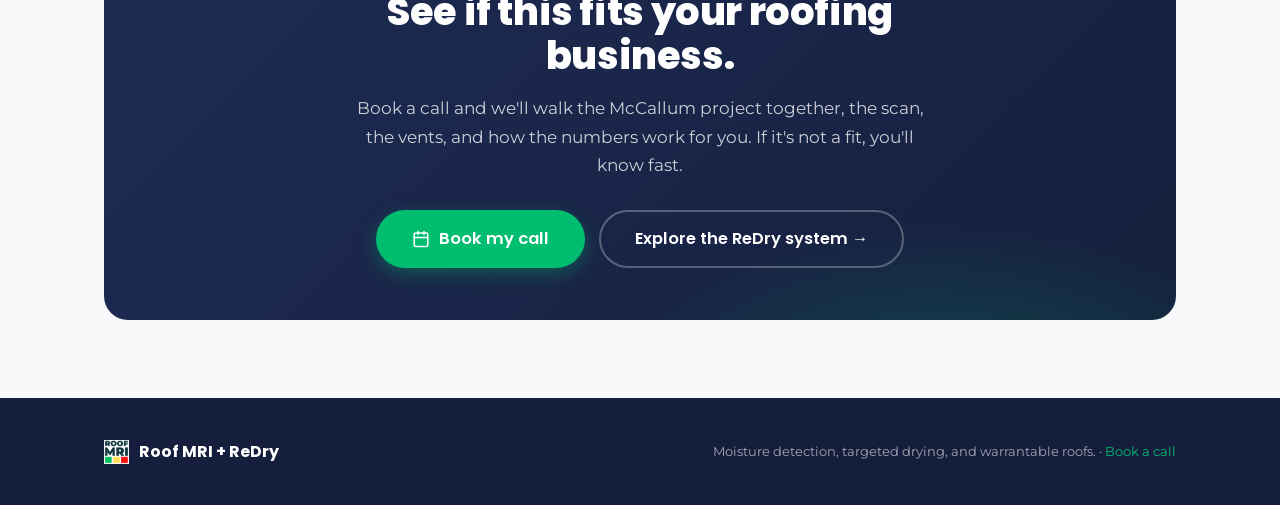
==== commit 280a09d2: "Rebuild the Roof MRI hero: all-caps headline, copy left, scan right The hero was a lone column of te" ====
--- a/index.html
+++ b/index.html
@@ -34,8 +34,10 @@
 <!-- HERO -->
 <section class="hero">
   <div class="wrap">
+    <div class="hero-grid">
+      <div class="hero-copy">
     <span class="eyebrow">Roof MRI + ReDry · For roofing contractors</span>
-    <h1>Trustworthy, in-house moisture detection your clients will love</h1>
+    <h1><span style="color:var(--green)">Trustworthy,</span> <span class="nb">in-house</span> moisture detection your clients will love</h1>
     <p class="hero-sub">
       Get trained to perform the best moisture detection method in commercial roofing.
       <strong>Win more bids. Reduce your change orders. Impress your clients.</strong>
@@ -52,6 +54,13 @@
       <svg viewBox="0 0 24 24" fill="none" stroke="currentColor" stroke-width="2.4" stroke-linecap="round" stroke-linejoin="round"><polyline points="20 6 9 17 4 12"/></svg>
       No slides. We walk one real project, McCallum HS in Austin ISD, and you decide if it fits your business.
     </p>
+      </div>
+
+      <figure class="hero-art">
+        <img src="images/mccallum/filled-C.jpg" alt="A Roof MRI moisture map of a McCallum building. Green roof sections are dry; yellow and orange patches are trapped water." loading="eager">
+        <figcaption><span class="ha-dot"></span>Actual Roof MRI output · McCallum HS</figcaption>
+      </figure>
+    </div>
 
     <!-- STAT STRIP -->
     <div class="stat-strip">
--- a/styles.css
+++ b/styles.css
@@ -95,16 +95,35 @@
 .hero::after{content:"";position:absolute;inset:0;pointer-events:none;
   background:radial-gradient(700px 340px at 12% 110%,rgba(2,132,199,.18),transparent 60%)}
 .hero .wrap{position:relative;z-index:1;padding-top:76px;padding-bottom:84px}
-.hero h1{color:#fff;font-size:clamp(2rem,4.6vw,3.5rem);font-weight:800;max-width:24ch;text-wrap:balance}
+/* All-caps display headline, same treatment as the ReDry hero so the two
+   front doors read as siblings. The grid column sets the measure, not max-width. */
+.hero h1{color:#fff;font-size:clamp(1.9rem,3.2vw,2.85rem);font-weight:800;
+  text-transform:uppercase;line-height:1.08;letter-spacing:-.2px;text-wrap:balance}
 .hero .eyebrow{color:var(--green)}
 .hero-sub{margin-top:22px;max-width:60ch;font-size:clamp(1rem,1.5vw,1.18rem);line-height:1.6;color:rgba(255,255,255,.82)}
 .hero-sub strong{color:#fff;font-weight:600}
 .hero-cta{display:flex;flex-wrap:wrap;gap:14px;margin-top:34px}
-.hero-note{margin-top:16px;font-size:13px;color:rgba(255,255,255,.6);display:flex;align-items:center;gap:8px}
-.hero-note svg{width:15px;height:15px;color:var(--green)}
+.hero-note{margin-top:16px;font-size:13px;color:rgba(255,255,255,.6);display:flex;align-items:flex-start;gap:8px}
+.hero-note svg{width:15px;height:15px;margin-top:2px;flex:0 0 auto;color:var(--green)}
+/* Keeps "in-house" whole; the hyphen is a break opportunity and splits it. */
+.hero h1 .nb{white-space:nowrap}
+/* Hero split, copy left, a real moisture map right. Mirrors .rd-hero-grid;
+   without it the copy is a lone block of text against an empty half-screen. */
+.hero-grid{display:grid;grid-template-columns:1.06fr .94fr;gap:46px;align-items:center}
+.hero-copy{min-width:0}
+.hero-art{margin:0;position:relative;min-width:0}
+.hero-art img{width:100%;height:auto;display:block;border-radius:var(--radius-xl);
+  border:1px solid rgba(255,255,255,.16);box-shadow:0 30px 64px rgba(0,0,0,.55)}
+.hero-art figcaption{position:absolute;left:14px;bottom:14px;display:inline-flex;align-items:center;gap:8px;
+  padding:7px 13px;border-radius:999px;font-family:'Poppins',sans-serif;font-size:12px;font-weight:600;color:#fff;
+  background:rgba(21,31,61,.72);border:1px solid rgba(255,255,255,.18);
+  -webkit-backdrop-filter:blur(8px);backdrop-filter:blur(8px)}
+.hero-art .ha-dot{width:7px;height:7px;border-radius:50%;background:var(--green);
+  box-shadow:0 0 0 3px rgba(0,189,112,.25)}
 /* stat strip */
 .stat-strip{display:grid;grid-template-columns:repeat(4,1fr);gap:1px;margin-top:52px;
-  background:rgba(255,255,255,.12);border:1px solid rgba(255,255,255,.14);border-radius:var(--radius-lg);overflow:hidden}
+  background:rgba(255,255,255,.10);border:1px solid rgba(255,255,255,.16);border-radius:var(--radius-lg);overflow:hidden;
+  -webkit-backdrop-filter:blur(7px) saturate(1.12);backdrop-filter:blur(7px) saturate(1.12)}
 .stat{background:rgba(21,31,61,.35);padding:22px 20px;text-align:center}
 .stat b{display:block;font-family:'Poppins',sans-serif;font-weight:800;font-size:clamp(1.6rem,3vw,2.2rem);color:#fff;line-height:1}
 .stat span{display:block;margin-top:7px;font-size:12px;letter-spacing:.04em;text-transform:uppercase;color:rgba(255,255,255,.6)}
@@ -309,6 +328,7 @@
   .nav-link.hide-sm{display:none}
   .section{padding:56px 0}
   .hero .wrap{padding-top:52px;padding-bottom:60px}
+  .hero-grid{grid-template-columns:1fr;gap:26px}
 }
 @media(max-width:560px){
   .stat-strip{grid-template-columns:1fr 1fr}
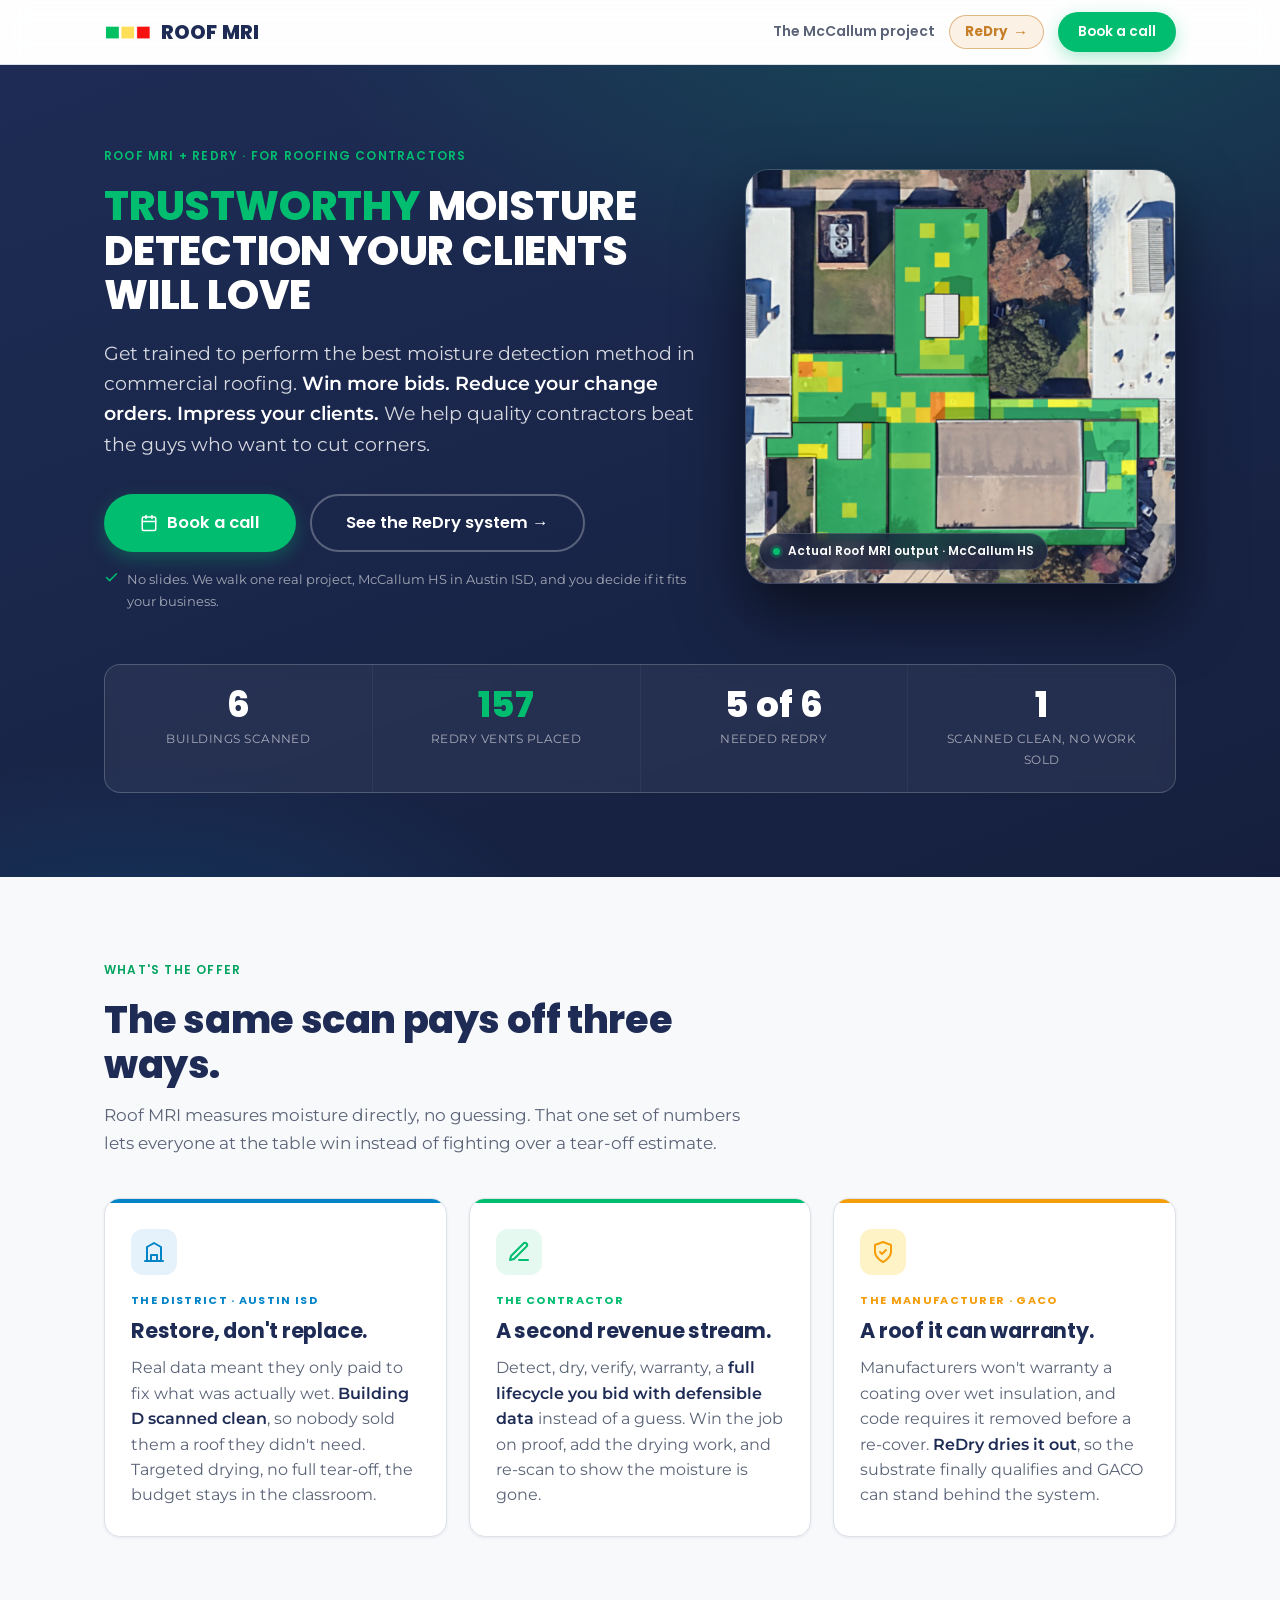
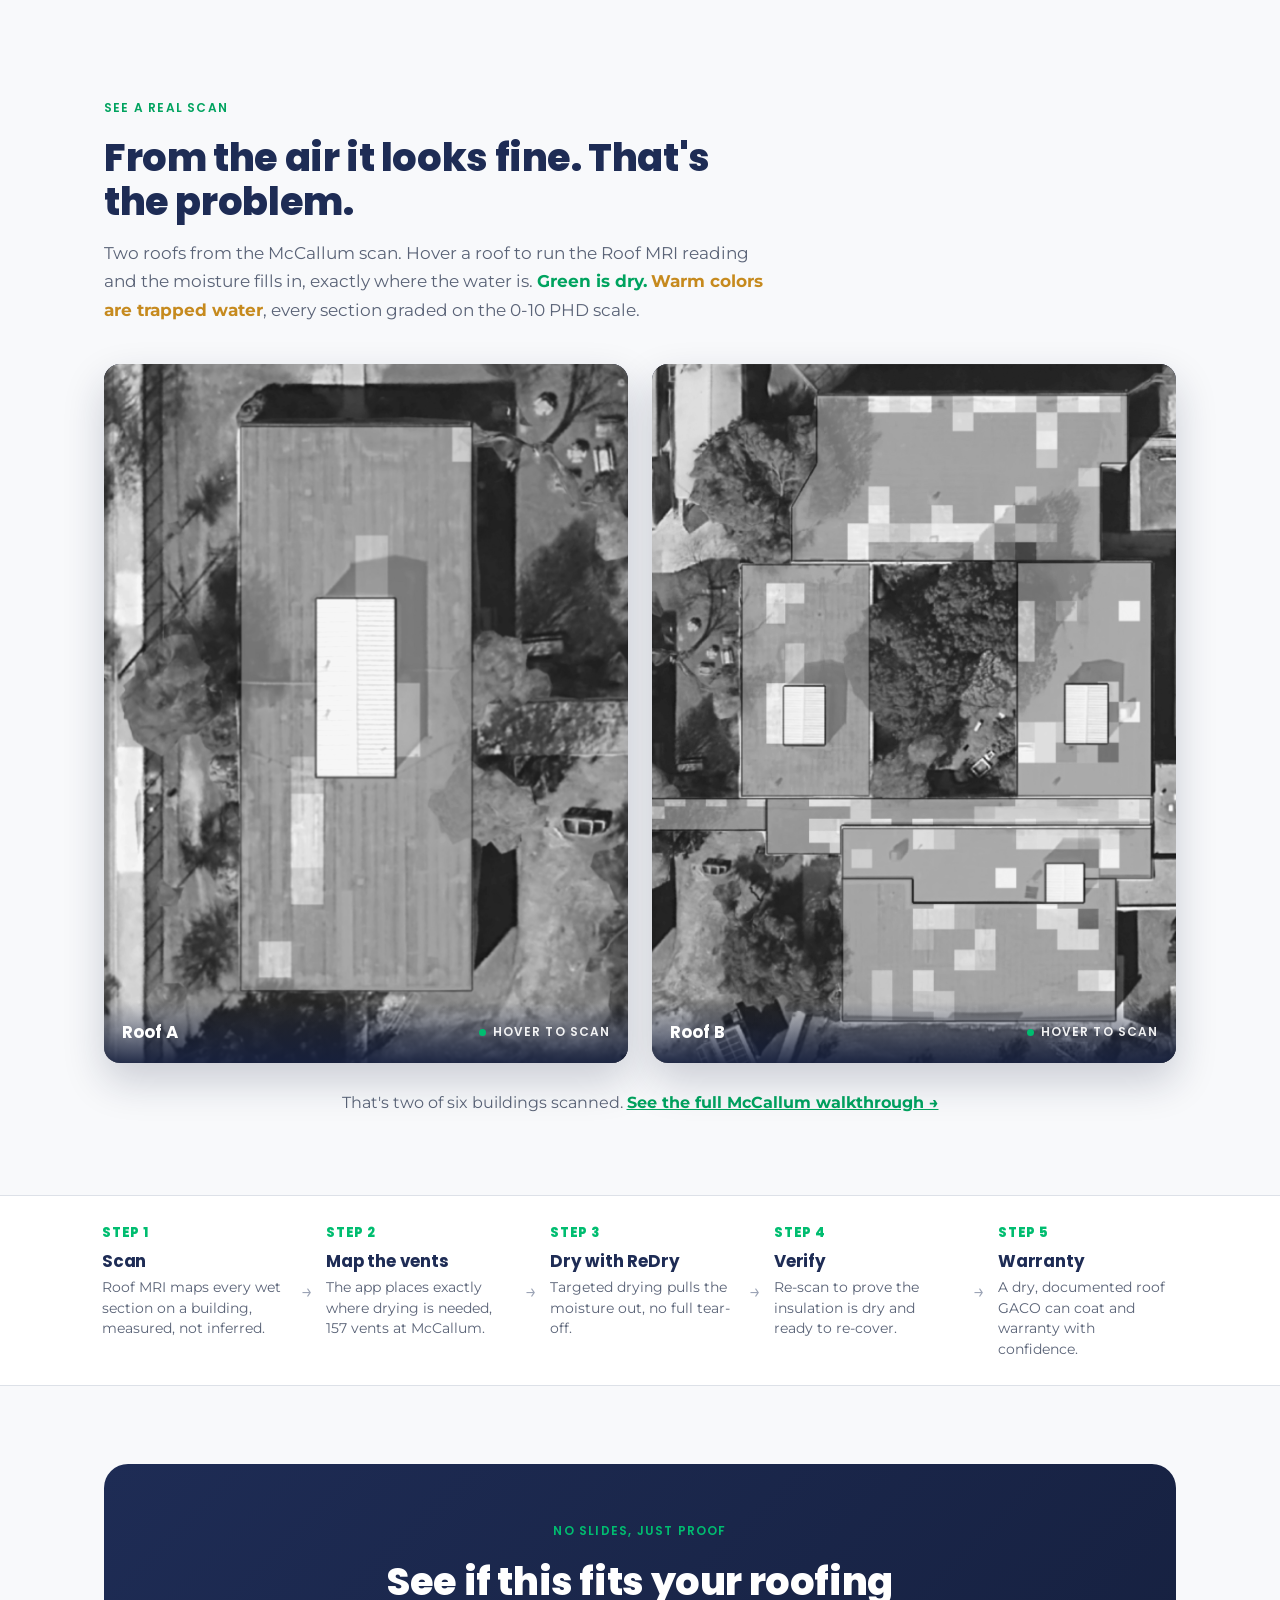
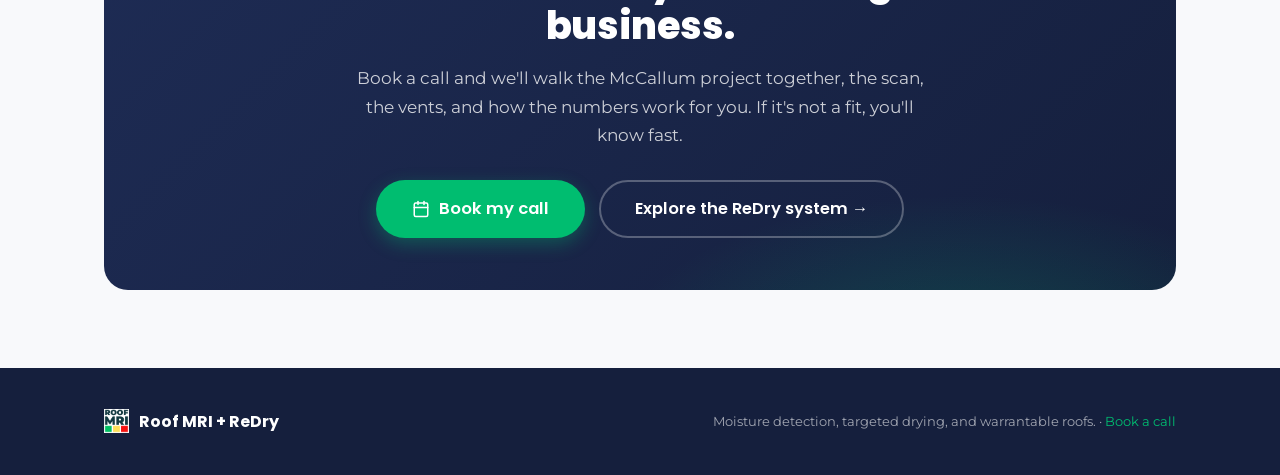
==== commit 227cc597: "Drop "in-house" from the hero headline Headline is now "Trustworthy moisture detection your clients " ====
--- a/index.html
+++ b/index.html
@@ -7,7 +7,7 @@
 <meta name="description" content="Get trained to perform the best moisture detection method in commercial roofing. Win more bids, reduce your change orders, and impress your clients.">
 <link rel="icon" type="image/png" href="images/logo-icon.png">
 <link rel="canonical" href="https://discover.roof-mri.com/">
-<meta property="og:title" content="Trustworthy, in-house moisture detection your clients will love">
+<meta property="og:title" content="Trustworthy moisture detection your clients will love">
 <meta property="og:description" content="We help quality contractors beat the guys who want to cut corners. Get trained on the best moisture detection method in commercial roofing. Book a call.">
 <meta property="og:type" content="website">
 <meta property="og:url" content="https://discover.roof-mri.com/">
@@ -37,7 +37,7 @@
     <div class="hero-grid">
       <div class="hero-copy">
     <span class="eyebrow">Roof MRI + ReDry · For roofing contractors</span>
-    <h1><span style="color:var(--green)">Trustworthy,</span> <span class="nb">in-house</span> moisture detection your clients will love</h1>
+    <h1><span style="color:var(--green)">Trustworthy</span> moisture detection your clients will love</h1>
     <p class="hero-sub">
       Get trained to perform the best moisture detection method in commercial roofing.
       <strong>Win more bids. Reduce your change orders. Impress your clients.</strong>
--- a/styles.css
+++ b/styles.css
@@ -98,18 +98,16 @@
 /* All-caps display headline, same treatment as the ReDry hero so the two
    front doors read as siblings. The grid column sets the measure, not max-width. */
 .hero h1{color:#fff;font-size:clamp(1.9rem,3.2vw,2.85rem);font-weight:800;
-  text-transform:uppercase;line-height:1.08;letter-spacing:-.2px;text-wrap:balance}
+  text-transform:uppercase;line-height:1.08;letter-spacing:-.2px;text-wrap:pretty}
 .hero .eyebrow{color:var(--green)}
 .hero-sub{margin-top:22px;max-width:60ch;font-size:clamp(1rem,1.5vw,1.18rem);line-height:1.6;color:rgba(255,255,255,.82)}
 .hero-sub strong{color:#fff;font-weight:600}
 .hero-cta{display:flex;flex-wrap:wrap;gap:14px;margin-top:34px}
 .hero-note{margin-top:16px;font-size:13px;color:rgba(255,255,255,.6);display:flex;align-items:flex-start;gap:8px}
 .hero-note svg{width:15px;height:15px;margin-top:2px;flex:0 0 auto;color:var(--green)}
-/* Keeps "in-house" whole; the hyphen is a break opportunity and splits it. */
-.hero h1 .nb{white-space:nowrap}
 /* Hero split, copy left, a real moisture map right. Mirrors .rd-hero-grid;
    without it the copy is a lone block of text against an empty half-screen. */
-.hero-grid{display:grid;grid-template-columns:1.06fr .94fr;gap:46px;align-items:center}
+.hero-grid{display:grid;grid-template-columns:1.16fr .84fr;gap:46px;align-items:center}
 .hero-copy{min-width:0}
 .hero-art{margin:0;position:relative;min-width:0}
 .hero-art img{width:100%;height:auto;display:block;border-radius:var(--radius-xl);
